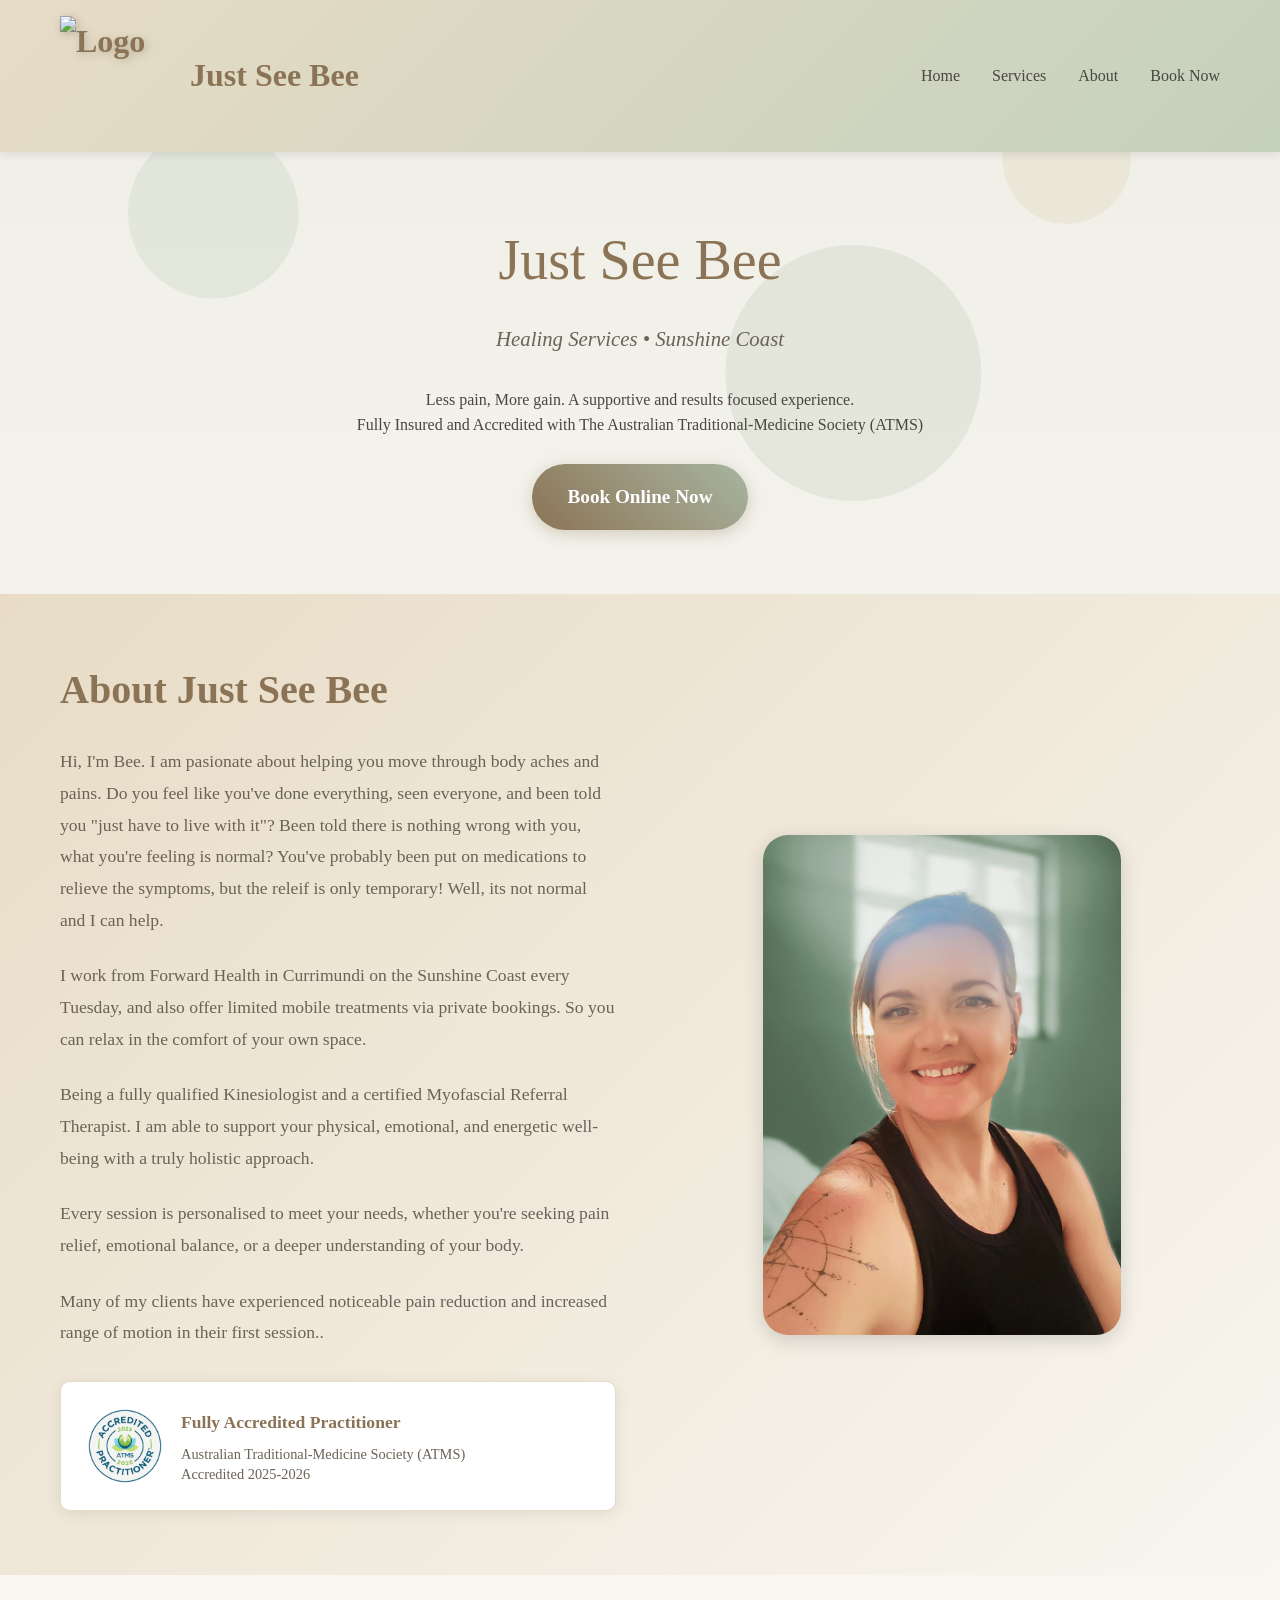
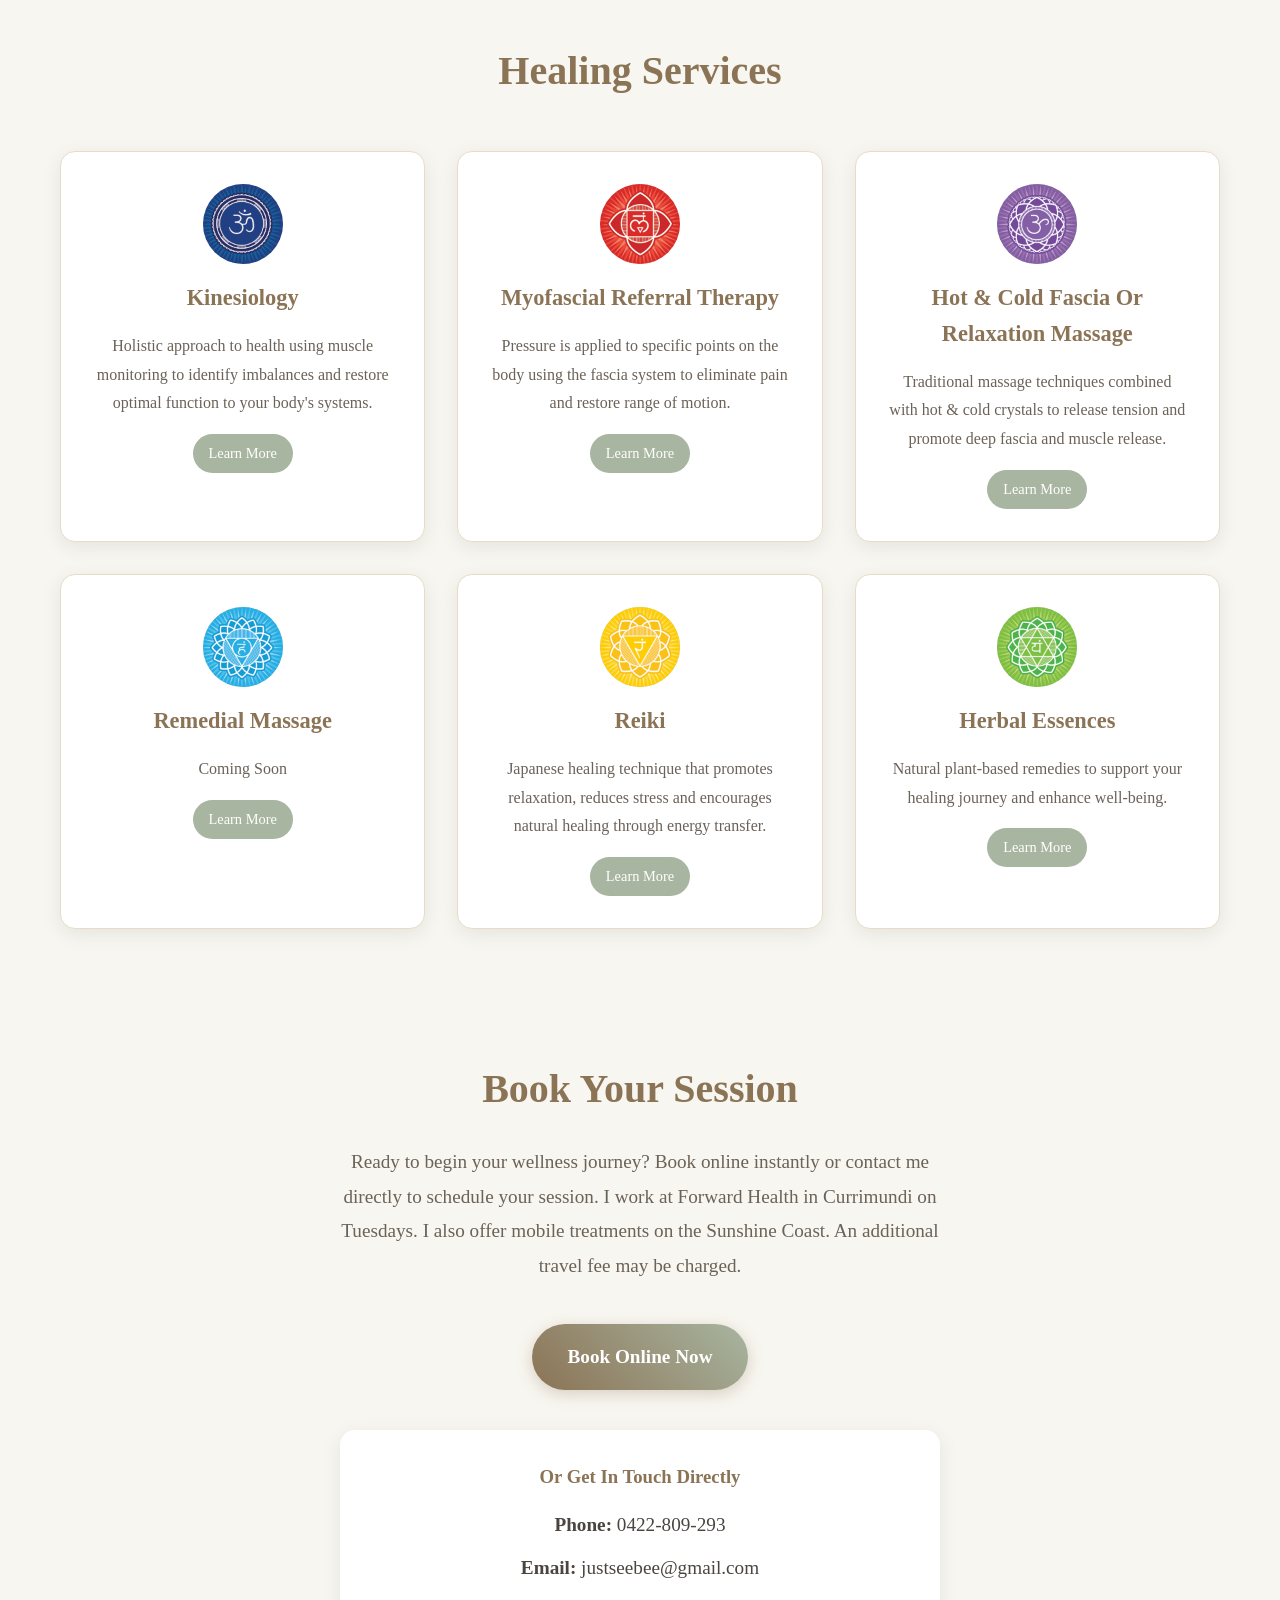
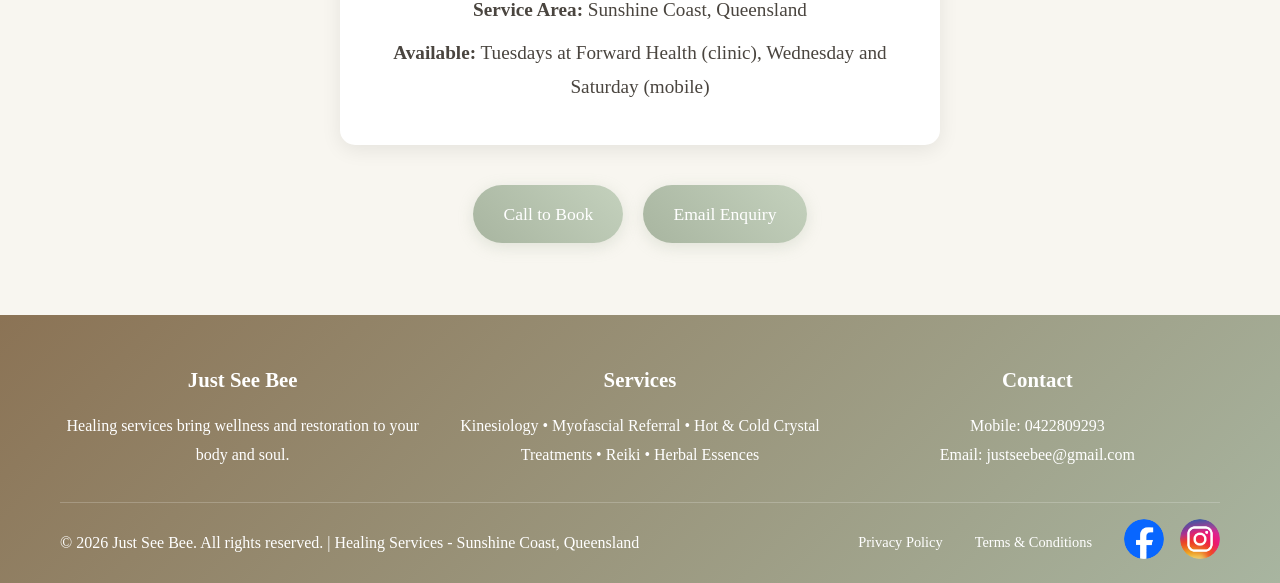
==== index.html @ ebab0a0c "Fix grammar and punctuation in About section" ====
<!DOCTYPE html>
<html lang="en">
<head>
    <meta charset="UTF-8">
    <meta name="viewport" content="width=device-width, initial-scale=1.0">
    <link rel="stylesheet" href="styles.css">
    <title>Just See Bee - Healing Services | Sunshine Coast</title>
    <link rel="icon" href="JSBGoogle.png" type="image/png">
    
    <!-- SEO TAGS -->
    <meta name="description" content="Just See Bee - Healing services on the Sunshine Coast. Kinesiology, Myofascial Referral, Hot/Cold Stone Treatments, Reiki, and Herbal Essences. Fully certified and insured. Call 0422809293">
    <meta name="keywords" content="kinesiology, hot stone, therapy, physio, chiropractor, healing, whelton method, joint, emotion, women's health, men's health, fascia, ligament, plantar fasciitis, pain, muscle, currimundi, mooloolaba, maroochydore, lower back pain, relief, relaxation, vibration, massage, reiki therapy, myofascial, healing services, beerwah, sunshine coast, queensland">
    <meta name="author" content="Just See Bee">
    <meta name="robots" content="index, follow">
    
    <!-- Local Business Schema -->
    <script type="application/ld+json">
    {
      "@context": "https://schema.org",
      "@type": "LocalBusiness",
      "name": "Just See Bee",
      "description": "Healing services on the Sunshine Coast",
      "telephone": "0422809293",
      "email": "justseebee@gmail.com",
      "address": {
        "@type": "PostalAddress",
        "addressLocality": "Sunshine Coast Hinterland",
        "addressRegion": "Queensland",
        "addressCountry": "Australia"
      },
      "url": "https://BeeNyss.github.io/Just-See-Bee",
      "sameAs": [
        "https://www.facebook.com/justseebeekinesiology",
        "https://www.instagram.com/justseebeekinesiology/"
      ],
      "serviceArea": {
        "@type": "GeoCircle",
        "geoMidpoint": {
          "@type": "GeoCoordinates",
          "latitude": "-26.7",
          "longitude": "153.0"
        },
        "geoRadius": "25000"
      }
    }
    </script>
    
    <!-- OPEN GRAPH META TAGS FOR SOCIAL SHARING -->
    <meta property="og:title" content="Just See Bee - Healing Services | Sunshine Coast">
    <meta property="og:description" content="Healing services | Sunshine Coast">
    <meta property="og:image" content="https://BeeNyss.github.io/Just-See-Bee/JSBlogosml.png">
    <meta property="og:url" content="https://BeeNyss.github.io/Just-See-Bee/">
    <meta property="og:type" content="website">
    <meta property="og:site_name" content="Just See Bee">
</head>
<body>
    <!-- Header -->
    <header>
        <nav class="container">
            <a href="index.html" class="logo">
                <img src="JSBlogosml.png" alt="Logo">
                Just See Bee
            </a>
            <ul class="nav-links">
                <li><a href="index.html">Home</a></li>
                <li><a href="index.html#services">Services</a></li>
                <li><a href="index.html#about">About</a></li>
                <li><a href="https://myappointments.app/portal/public/get-embeded-code?business_id=Mjg1MA==" target="_blank" class="nav-book-btn">Book Now</a></li>
            </ul>
            <button class="mobile-menu">☰</button>
        </nav>
    </header>

    <!-- Hero Section -->
    <section id="home" class="hero">
        <div class="container">
            <h1>Just See Bee</h1>
            <p class="subtitle">Healing Services • Sunshine Coast</p>
            <p>Less pain, More gain. A supportive and results focused experience.</p>
            <p>Fully Insured and Accredited with The Australian Traditional-Medicine Society (ATMS)</p>
            <br>
            <a class="btn-fill" style="background: linear-gradient(45deg, #8b7355, #a8b5a0); color:#fff; border-radius:100px; padding:18px 35px; text-decoration:none; font-weight:bold; font-size: 1.2rem; display: inline-block; transition: all 0.3s ease; box-shadow: 0 4px 15px rgba(139, 115, 85, 0.3);" href="https://myappointments.app/portal/public/get-embeded-code?business_id=Mjg1MA==" target="_blank">Book Online Now</a>
        </div>
    </section>
    
<!-- About Section -->
    <section id="about" class="about">
        <div class="container">
            <div class="about-content">
                <div class="about-text">
                    <h2>About Just See Bee</h2>
                    <p>Hi, I'm Bee. I am pasionate about helping you move through body aches and pains. Do you feel like you've done everything, seen everyone, and been told you "just have to live with it"? Been told there is nothing wrong with you, what you're feeling is normal? You've probably been put on medications to relieve the symptoms, but the releif is only temporary! Well, its not normal and I can help. 
                    <p>I work from Forward Health in Currimundi on the Sunshine Coast every Tuesday, and also offer limited mobile treatments via private bookings. So you can relax in the comfort of your own space.</p>
                    <p>Being a fully qualified Kinesiologist and a certified Myofascial Referral Therapist. I am able to support your physical, emotional, and energetic well-being with a truly holistic approach.</p>
                    <p>Every session is personalised to meet your needs, whether you're seeking pain relief, emotional balance, or a deeper understanding of your body.</p>         
                    <p>Many of my clients have experienced noticeable pain reduction and increased range of motion in their first session..</p>
                    <div class="credentials">
                        <img src="ATMSLogo.png" alt="ATMS Accredited Practitioner 2025-2026" onerror="this.style.display='none';">
                        <div class="credentials-text">
                            <h4>Fully Accredited Practitioner</h4>
                            <p>Australian Traditional-Medicine Society (ATMS)<br>
                            Accredited 2025-2026</p>
                        </div>
                    </div>
                </div>
                <div class="about-image">
                    <img src="Beeportrait.jpg" alt="Bee - Just See Bee Kinesiologist">
                </div>
            </div>
        </div>
    </section>
    
    <!-- Services Section -->
    <section id="services" class="services">
        <div class="container">
            <h2 class="section-title">Healing Services</h2>
            <div class="services-grid">
                <div class="service-card">
                    <div class="service-icon">
                        <img src="8thchakra.jpg" alt="Kinesiology">
                    </div>
                    <h3>Kinesiology</h3>
                    <p>Holistic approach to health using muscle monitoring to identify imbalances and restore optimal function to your body's systems.</p>
                    <a href="kinesiology.html" class="service-link">Learn More</a>                
                </div>
                <div class="service-card">
                    <div class="service-icon">
                        <img src="Base.jpg" alt="Myofascial Release">
                    </div>
                    <h3>Myofascial Referral Therapy</h3>
                    <p>Pressure is applied to specific points on the body using the fascia system to eliminate pain and restore range of motion.</p>
                    <a href="myofascial.html" class="service-link">Learn More</a>                
                </div>
                <div class="service-card">
                    <div class="service-icon">
                        <img src="Crown.jpg" alt="Indian Head Massage">
                    </div>
                    <h3>Hot & Cold Fascia Or Relaxation Massage</h3>
                    <p>Traditional massage techniques combined with hot & cold crystals to release tension and promote deep fascia and muscle release.</p>
                    <a href="massage.html" class="service-link">Learn More</a>                
                </div>
                <div class="service-card">
                    <div class="service-icon">
                        <img src="brow.jpg" alt="Reiki">
                    </div>
                    <h3>Remedial Massage</h3>
                    <p>Coming Soon</p>
                    <a href="Remedial.html" class="service-link">Learn More</a>                
                </div>
                <div class="service-card">
                    <div class="service-icon">
                        <img src="SolarPlexus.jpg" alt="Remedial Massage">
                    </div>
                    <h3>Reiki</h3>
                    <p>Japanese healing technique that promotes relaxation, reduces stress and encourages natural healing through energy transfer.</p>
                    <a href="reiki.html" class="service-link">Learn More</a>                
                </div>
                <div class="service-card">
                    <div class="service-icon">
                        <img src="Heart.jpg" alt="Sound Therapy">
                    </div>
                    <h3>Herbal Essences</h3>
                    <p>Natural plant-based remedies to support your healing journey and enhance well-being.</p>
                    <a href="herbal.html" class="service-link">Learn More</a>                         
                </div>
            </div>
        </div>
    </section>

    <!-- Booking Section -->
    <section id="booking" class="booking">
        <div class="container">
            <div class="booking-content">
                <h2>Book Your Session</h2>
                <p>Ready to begin your wellness journey? Book online instantly or contact me directly to schedule your session. I work at Forward Health in Currimundi on Tuesdays. I also offer mobile treatments on the Sunshine Coast. An additional travel fee may be charged.</p>
                
                <div class="booking-buttons">
                    <a class="btn-fill" style="background: linear-gradient(45deg, #8b7355, #a8b5a0); color:#fff; border-radius:100px; padding:18px 35px; text-decoration:none; font-weight:bold; font-size: 1.2rem; display: inline-block; transition: all 0.3s ease; box-shadow: 0 4px 15px rgba(139, 115, 85, 0.3); margin: 0.5rem;" href="https://myappointments.app/portal/public/get-embeded-code?business_id=Mjg1MA==" target="_blank">Book Online Now</a>
                </div>
                
                <div class="contact-info">
                    <h3>Or Get In Touch Directly</h3>
                    <p><strong>Phone:</strong> 0422-809-293</p>
                    <p><strong>Email:</strong> justseebee@gmail.com</p>
                    <p><strong>Service Area:</strong> Sunshine Coast, Queensland</p>
                    <p><strong>Available:</strong> Tuesdays at Forward Health (clinic), Wednesday and Saturday (mobile)</p>
                </div>

                <a href="tel:+61422809293" class="cta-button">Call to Book</a>
                <a href="mailto:justseebee@gmail.com" class="cta-button">Email Enquiry</a>
            </div>
        </div>
    </section>
    
    <!-- Footer -->
    <footer>
        <div class="container">
            <div class="footer-content">
                <div class="footer-section">
                    <h3>Just See Bee</h3>
                    <p>Healing services bring wellness and restoration to your body and soul.</p>
                </div>
                <div class="footer-section">
                    <h3>Services</h3>
                    <p>Kinesiology • Myofascial Referral • Hot & Cold Crystal Treatments • Reiki • Herbal Essences</p>
                </div>
                <div class="footer-section">
                    <h3>Contact</h3>
                    <p>Mobile: 0422809293<br>
                    Email: justseebee@gmail.com</p>
                </div>
            </div>
            <div class="footer-bottom">
                <p>&copy; 2026 Just See Bee. All rights reserved. | Healing Services - Sunshine Coast, Queensland</p>
                <div style="display: flex; gap: 2rem; align-items: center; flex-wrap: wrap; justify-content: center;">
                    <a href="privacy-policy.html" style="color: white; text-decoration: none; font-size: 0.9rem;" onmouseover="this.style.color='#e8dcc6'" onmouseout="this.style.color='white'">Privacy Policy</a>
                    <a href="terms-and-conditions.html" style="color: white; text-decoration: none; font-size: 0.9rem;" onmouseover="this.style.color='#e8dcc6'" onmouseout="this.style.color='white'">Terms &amp; Conditions</a>
                    <div style="display: flex; gap: 1rem;">
                        <a href="https://www.facebook.com/justseebeekinesiology" target="_blank" style="display: inline-block; text-decoration: none;">
                            <img src="FBLogo.png" alt="Facebook" style="width: 40px; height: 40px; border-radius: 50%;" onerror="this.outerHTML='<span style=\'color:white;font-size:14px\'>FB</span>';">
                        </a>
                        <a href="https://www.instagram.com/justseebeekinesiology/" target="_blank" style="display: inline-block; text-decoration: none;">
                            <img src="IGLogo.png" alt="Instagram" style="width: 40px; height: 40px; border-radius: 50%;" onerror="this.outerHTML='<span style=\'color:white;font-size:14px\'>IG</span>';">
                        </a>
                    </div>
                </div>
            </div>
        </div>
    </footer>

    <script>
    // Smooth scrolling
    document.querySelectorAll('a[href^="#"]').forEach(anchor => {
        anchor.addEventListener('click', function (e) {
            e.preventDefault();
            const target = document.querySelector(this.getAttribute('href'));
            if (target) target.scrollIntoView({ behavior: 'smooth' });
        });
    });

    // Mobile menu
    const mobileMenu = document.querySelector('.mobile-menu');
const navLinks = document.querySelector('.nav-links');
if (mobileMenu && navLinks) {
    mobileMenu.addEventListener('click', (e) => {
        e.stopPropagation();
        const isOpen = navLinks.style.display === 'flex';
        navLinks.style.display = isOpen ? 'none' : 'flex';
        navLinks.style.flexDirection = 'column';
    });

    document.addEventListener('click', () => {
        navLinks.style.display = 'none';
    });
}

    // Fade-in for service cards
const observer = new IntersectionObserver((entries) => {
    entries.forEach(entry => {
        if (entry.isIntersecting) {
            entry.target.style.opacity = '1';
            entry.target.style.transform = 'translateY(0)';
        }
    });
}, { threshold: 0.1 });

window.addEventListener('DOMContentLoaded', function() {
    document.querySelectorAll('.service-card').forEach(card => {
        card.style.opacity = '0';
        card.style.transition = 'opacity 0.6s ease';
        observer.observe(card);
    });
});
    </script>
</body>
</html>
---- styles.css ----
* {
    margin: 0;
    padding: 0;
    box-sizing: border-box;
}

:root {
    --cream: #f8f6f0;
    --soft-beige: #e8dcc6;
    --warm-beige: #d4c4a8;
    --sage-green: #a8b5a0;
    --soft-green: #c4d1bd;
    --earth-brown: #8b7355;
    --text-dark: #4a453f;
    --text-light: #6b6258;
}

html {
    scroll-behavior: smooth;
}

body {
    font-family: 'Georgia', serif;
    line-height: 1.6;
    color: var(--text-dark);
    background-color: var(--cream);
}

.container {
    max-width: 1200px;
    margin: 0 auto;
    padding: 0 20px;
}

/* ── Header ── */
header {
    background: linear-gradient(135deg, var(--soft-beige), var(--soft-green));
    padding: 1rem 0;
    box-shadow: 0 2px 10px rgba(0,0,0,0.1);
    position: sticky;
    top: 0;
    z-index: 100;
}

nav {
    display: flex;
    justify-content: space-between;
    align-items: center;
}

.logo {
    font-size: 2rem;
    font-weight: bold;
    color: var(--earth-brown);
    text-decoration: none;
    display: flex;
    align-items: center;
    gap: 10px;
}

.logo img {
    height: 120px;
    width: 120px;
    filter: drop-shadow(2px 2px 4px rgba(0,0,0,0.2));
}

.nav-links {
    display: flex;
    list-style: none;
    gap: 2rem;
}

.nav-links a {
    text-decoration: none;
    color: var(--text-dark);
    font-weight: 500;
    transition: color 0.3s ease;
}

.nav-links a:hover {
    color: var(--sage-green);
}

.mobile-menu {
    display: none;
    background: none;
    border: none;
    font-size: 1.5rem;
    color: var(--earth-brown);
    cursor: pointer;
}

.back-link {
    background: var(--sage-green);
    color: white;
    padding: 8px 16px;
    border-radius: 20px;
    text-decoration: none;
    font-size: 0.9rem;
    transition: all 0.3s ease;
}

.back-link:hover {
    background: var(--earth-brown);
    transform: translateY(-2px);
}

/* ── Hero (index) ── */
.hero {
    background: linear-gradient(rgba(168, 181, 160, 0.1), rgba(196, 209, 189, 0.1)), url('data:image/svg+xml,<svg xmlns="http://www.w3.org/2000/svg" viewBox="0 0 1200 600"><rect fill="%23f8f6f0" width="1200" height="600"/><circle fill="%23c4d1bd" opacity="0.3" cx="200" cy="150" r="80"/><circle fill="%23a8b5a0" opacity="0.2" cx="800" cy="300" r="120"/><circle fill="%23e8dcc6" opacity="0.4" cx="1000" cy="100" r="60"/></svg>');
    padding: 4rem 0;
    text-align: center;
    background-size: cover;
    background-position: center;
}

.hero h1 {
    font-size: 3.5rem;
    margin-bottom: 1rem;
    color: var(--earth-brown);
    font-weight: normal;
}

.hero .subtitle {
    font-size: 1.3rem;
    margin-bottom: 2rem;
    color: var(--text-light);
    font-style: italic;
}

/* ── Service Hero (inner pages) ── */
.service-hero {
    background: linear-gradient(135deg, var(--soft-green), var(--cream));
    padding: 3rem 0;
    text-align: center;
}

.service-hero h1 {
    font-size: 3rem;
    color: var(--earth-brown);
    margin-bottom: 1rem;
}

.service-hero .subtitle {
    font-size: 1.3rem;
    color: var(--text-light);
    font-style: italic;
}

/* ── Buttons ── */
.cta-button {
    display: inline-block;
    background: linear-gradient(45deg, var(--sage-green), var(--soft-green));
    color: white;
    padding: 15px 30px;
    text-decoration: none;
    border-radius: 30px;
    font-size: 1.1rem;
    font-weight: 500;
    transition: all 0.3s ease;
    box-shadow: 0 4px 15px rgba(168, 181, 160, 0.3);
    margin: 0.5rem;
}

.cta-button:hover {
    transform: translateY(-2px);
    box-shadow: 0 6px 20px rgba(168, 181, 160, 0.4);
}

.cta-button.primary {
    background: linear-gradient(45deg, var(--earth-brown), var(--sage-green));
    font-size: 1.2rem;
    padding: 18px 35px;
}

/* ── Services Section ── */
.services {
    padding: 4rem 0;
    background-color: var(--cream);
}

.section-title {
    text-align: center;
    font-size: 2.5rem;
    margin-bottom: 3rem;
    color: var(--earth-brown);
}

.services-grid {
    display: grid;
    grid-template-columns: repeat(auto-fit, minmax(300px, 1fr));
    gap: 2rem;
    margin-top: 2rem;
}

.service-card {
    background: white;
    padding: 2rem;
    border-radius: 15px;
    text-align: center;
    box-shadow: 0 5px 20px rgba(0,0,0,0.08);
    transition: transform 0.3s ease;
    border: 1px solid var(--soft-beige);
}

.service-card:hover {
    transform: translateY(-5px);
}

.service-icon {
    width: 80px;
    height: 80px;
    background: var(--soft-green);
    border-radius: 50%;
    margin: 0 auto 1rem;
    display: flex;
    align-items: center;
    justify-content: center;
    font-size: 2rem;
    overflow: hidden;
}

.service-icon img {
    width: 100px;
    height: 100px;
    object-fit: cover;
    border-radius: 50%;
    max-width: 100px;
    max-height: 100px;
}

.service-card h3 {
    font-size: 1.4rem;
    margin-bottom: 1rem;
    color: var(--earth-brown);
}

.service-card p {
    color: var(--text-light);
    line-height: 1.8;
}

.service-link {
    display: inline-block;
    background: var(--sage-green);
    color: white;
    padding: 8px 16px;
    text-decoration: none;
    border-radius: 20px;
    font-size: 0.9rem;
    font-weight: 500;
    margin-top: 1rem;
    transition: all 0.3s ease;
}

.service-link:hover {
    background: var(--earth-brown);
    transform: translateY(-2px);
}

/* ── Service Content (inner pages) ── */
.service-content {
    padding: 4rem 0;
}

.content-grid {
    display: grid;
    grid-template-columns: 2fr 1fr;
    gap: 3rem;
    margin-bottom: 3rem;
}

.service-details h2 {
    color: var(--earth-brown);
    font-size: 2rem;
    margin-bottom: 1.5rem;
}

.service-details p {
    font-size: 1.1rem;
    color: var(--text-light);
    margin-bottom: 1.5rem;
    line-height: 1.8;
}

.service-image {
    border-radius: 15px;
    display: flex;
    align-items: center;
    justify-content: center;
    overflow: hidden;
}

.service-image img {
    width: 100%;
    height: 100%;
    object-fit: contain;
    border-radius: 15px;
}

/* ── Info Cards ── */
.info-cards {
    display: grid;
    grid-template-columns: repeat(auto-fit, minmax(250px, 1fr));
    gap: 2rem;
    margin: 3rem 0;
}

.info-card {
    background: white;
    padding: 2rem;
    border-radius: 15px;
    box-shadow: 0 5px 20px rgba(0,0,0,0.08);
    border: 1px solid var(--soft-beige);
    text-align: center;
}

.info-card h3 {
    color: var(--earth-brown);
    font-size: 1.3rem;
    margin-bottom: 1rem;
}

.info-card .highlight {
    font-size: 2rem;
    font-weight: bold;
    color: var(--sage-green);
    display: block;
    margin-bottom: 0.5rem;
}

.info-card p {
    color: var(--text-light);
    line-height: 1.6;
}

/* ── About Section ── */
.about {
    padding: 4rem 0;
    background: linear-gradient(135deg, var(--soft-beige), var(--cream));
}

.about-content {
    display: grid;
    grid-template-columns: 1fr 1fr;
    gap: 3rem;
    align-items: center;
}

.about-text h2 {
    font-size: 2.5rem;
    margin-bottom: 1.5rem;
    color: var(--earth-brown);
}

.about-text p {
    font-size: 1.1rem;
    color: var(--text-light);
    margin-bottom: 1.5rem;
    line-height: 1.8;
}

.about-image {
    width: 100%;
    height: 500px;
    background: transparent;
    overflow: visible;
    padding: 20px;
    display: flex;
    align-items: center;
    justify-content: center;
    text-align: center;
}

.about-image img {
    width: auto;
    height: auto;
    max-width: 100%;
    max-height: 500px;
    object-fit: contain;
    border-radius: 25px;
    box-shadow: 0 5px 20px rgba(0,0,0,0.15);
}

.credentials {
    display: flex;
    align-items: center;
    gap: 1rem;
    margin-top: 2rem;
    padding: 1.5rem;
    background: white;
    border-radius: 10px;
    box-shadow: 0 3px 15px rgba(0,0,0,0.08);
    border: 1px solid var(--soft-beige);
}

.credentials img {
    width: 80px;
    height: 80px;
    object-fit: contain;
}

.credentials-text h4 {
    color: var(--earth-brown);
    font-size: 1.1rem;
    margin-bottom: 0.5rem;
}

.credentials-text p {
    color: var(--text-light);
    font-size: 0.9rem;
    margin: 0;
    line-height: 1.4;
}

/* ── What to Expect ── */
.expect-section {
    background: linear-gradient(135deg, var(--soft-beige), var(--cream));
    padding: 3rem 0;
    margin: 3rem 0 0 0;
    border-radius: 20px;
}

.expect-content {
    text-align: center;
    max-width: 800px;
    margin: 0 auto;
}

.expect-section h2 {
    color: var(--earth-brown);
    font-size: 2.2rem;
    margin-bottom: 2rem;
}

.expect-steps {
    display: grid;
    grid-template-columns: repeat(auto-fit, minmax(200px, 1fr));
    gap: 2rem;
    margin-top: 2rem;
}

.step {
    background: white;
    padding: 1.5rem;
    border-radius: 10px;
    box-shadow: 0 3px 15px rgba(0,0,0,0.05);
}

.step-number {
    background: var(--sage-green);
    color: white;
    width: 30px;
    height: 30px;
    border-radius: 50%;
    display: flex;
    align-items: center;
    justify-content: center;
    margin: 0 auto 1rem;
    font-weight: bold;
}

.step h4 {
    color: var(--earth-brown);
    margin-bottom: 0.5rem;
}

.step p {
    color: var(--text-light);
    font-size: 0.95rem;
}

/* ── CTA Section ── */
.cta-section {
    background: var(--sage-green);
    color: white;
    padding: 3rem 0;
    text-align: center;
    border-radius: 15px;
    margin: 3rem 0 0 0;
}

.cta-section h2 {
    font-size: 2.2rem;
    margin-bottom: 1rem;
}

.cta-section p {
    font-size: 1.2rem;
    margin-bottom: 2rem;
    opacity: 0.9;
}

.cta-section .cta-button {
    background: white;
    color: var(--sage-green);
    font-weight: bold;
}

/* ── Booking Section ── */
.booking {
    padding: 4rem 0;
    background-color: var(--cream);
    text-align: center;
}

.booking-content {
    max-width: 600px;
    margin: 0 auto;
}

.booking h2 {
    font-size: 2.5rem;
    margin-bottom: 1.5rem;
    color: var(--earth-brown);
}

.booking p {
    font-size: 1.2rem;
    color: var(--text-light);
    margin-bottom: 2rem;
    line-height: 1.8;
}

.booking-buttons {
    margin: 2rem 0;
}

.contact-info {
    background: white;
    padding: 2rem;
    border-radius: 15px;
    margin: 2rem 0;
    box-shadow: 0 5px 20px rgba(0,0,0,0.08);
}

.contact-info h3 {
    color: var(--earth-brown);
    margin-bottom: 1rem;
}

.contact-info p {
    margin-bottom: 0.5rem;
    color: var(--text-dark);
}

/* ── Footer ── */
footer {
    background: linear-gradient(135deg, var(--earth-brown), var(--sage-green));
    color: white;
    padding: 3rem 0 1rem;
    text-align: center;
}

.footer-content {
    display: grid;
    grid-template-columns: repeat(auto-fit, minmax(250px, 1fr));
    gap: 2rem;
    margin-bottom: 2rem;
}

.footer-section h3 {
    margin-bottom: 1rem;
    font-size: 1.3rem;
}

.footer-section p {
    line-height: 1.8;
}

.footer-bottom {
    border-top: 1px solid rgba(255,255,255,0.2);
    padding-top: 1rem;
    margin-top: 2rem;
    display: flex;
    justify-content: space-between;
    align-items: center;
    flex-wrap: wrap;
    gap: 1rem;
}

.footer-social {
    display: flex;
    gap: 1rem;
}

.footer-social-link {
    display: flex;
    align-items: center;
    justify-content: center;
    width: 40px;
    height: 40px;
    background: rgba(255,255,255,0.2);
    border-radius: 50%;
    text-decoration: none;
    color: white;
    font-size: 1.2rem;
    transition: all 0.3s ease;
}

.footer-social-link img {
    width: 24px;
    height: 24px;
    border-radius: 50%;
    object-fit: cover;
    display: block;
}

.footer-social-link:hover {
    background: rgba(255,255,255,0.3);
    transform: translateY(-2px);
}

/* ══════════════════════════════════════
   MOBILE — single clean block
   ══════════════════════════════════════ */
@media (max-width: 768px) {

    header {
        position: relative;
    }

    .logo img {
        height: 70px;
        width: 70px;
    }

    .logo {
        font-size: 1.3rem;
    }

    .mobile-menu {
        display: block;
    }

    .nav-links {
        display: none;
        position: absolute;
        top: 100%;
        left: 0;
        right: 0;
        background: linear-gradient(135deg, var(--soft-beige), var(--soft-green));
        flex-direction: column;
        padding: 0;
        box-shadow: 0 4px 10px rgba(0,0,0,0.1);
        z-index: 999;
        gap: 0;
    }

    .nav-links li {
        width: 100%;
        text-align: center;
        padding: 0.75rem 1rem;
        border-bottom: 1px solid rgba(0,0,0,0.05);
    }

    .nav-links a {
        color: var(--text-dark);
        text-decoration: none;
        font-weight: 500;
    }

    .hero h1 {
        font-size: 2rem;
    }

    .hero .subtitle {
        font-size: 1rem;
    }

    .service-hero h1 {
        font-size: 2rem;
    }

    .about-content,
    .content-grid {
        grid-template-columns: 1fr;
    }

    .about-image {
        height: auto;
    }

    .services-grid {
        grid-template-columns: 1fr;
    }

    .expect-steps {
        grid-template-columns: 1fr;
    }

    .section-title {
        font-size: 2rem;
    }

    .booking-buttons {
        display: flex;
        flex-direction: column;
        gap: 1rem;
        align-items: center;
    }

    .cta-section {
        padding: 2rem 1rem;
        margin: 3rem 0 0 0;
    }

    .cta-section .cta-button {
        display: block;
        margin: 0.5rem auto;
        max-width: 220px;
    }

    .credentials {
        flex-direction: column;
        text-align: center;
        gap: 0.5rem;
        padding: 1rem;
    }

    .credentials img {
        width: 60px;
        height: 60px;
    }

    .footer-bottom {
        flex-direction: column;
        text-align: center;
        gap: 1rem;
    }

    .footer-bottom > div {
        flex-wrap: wrap;
        justify-content: center;
        gap: 0.75rem;
    }
}
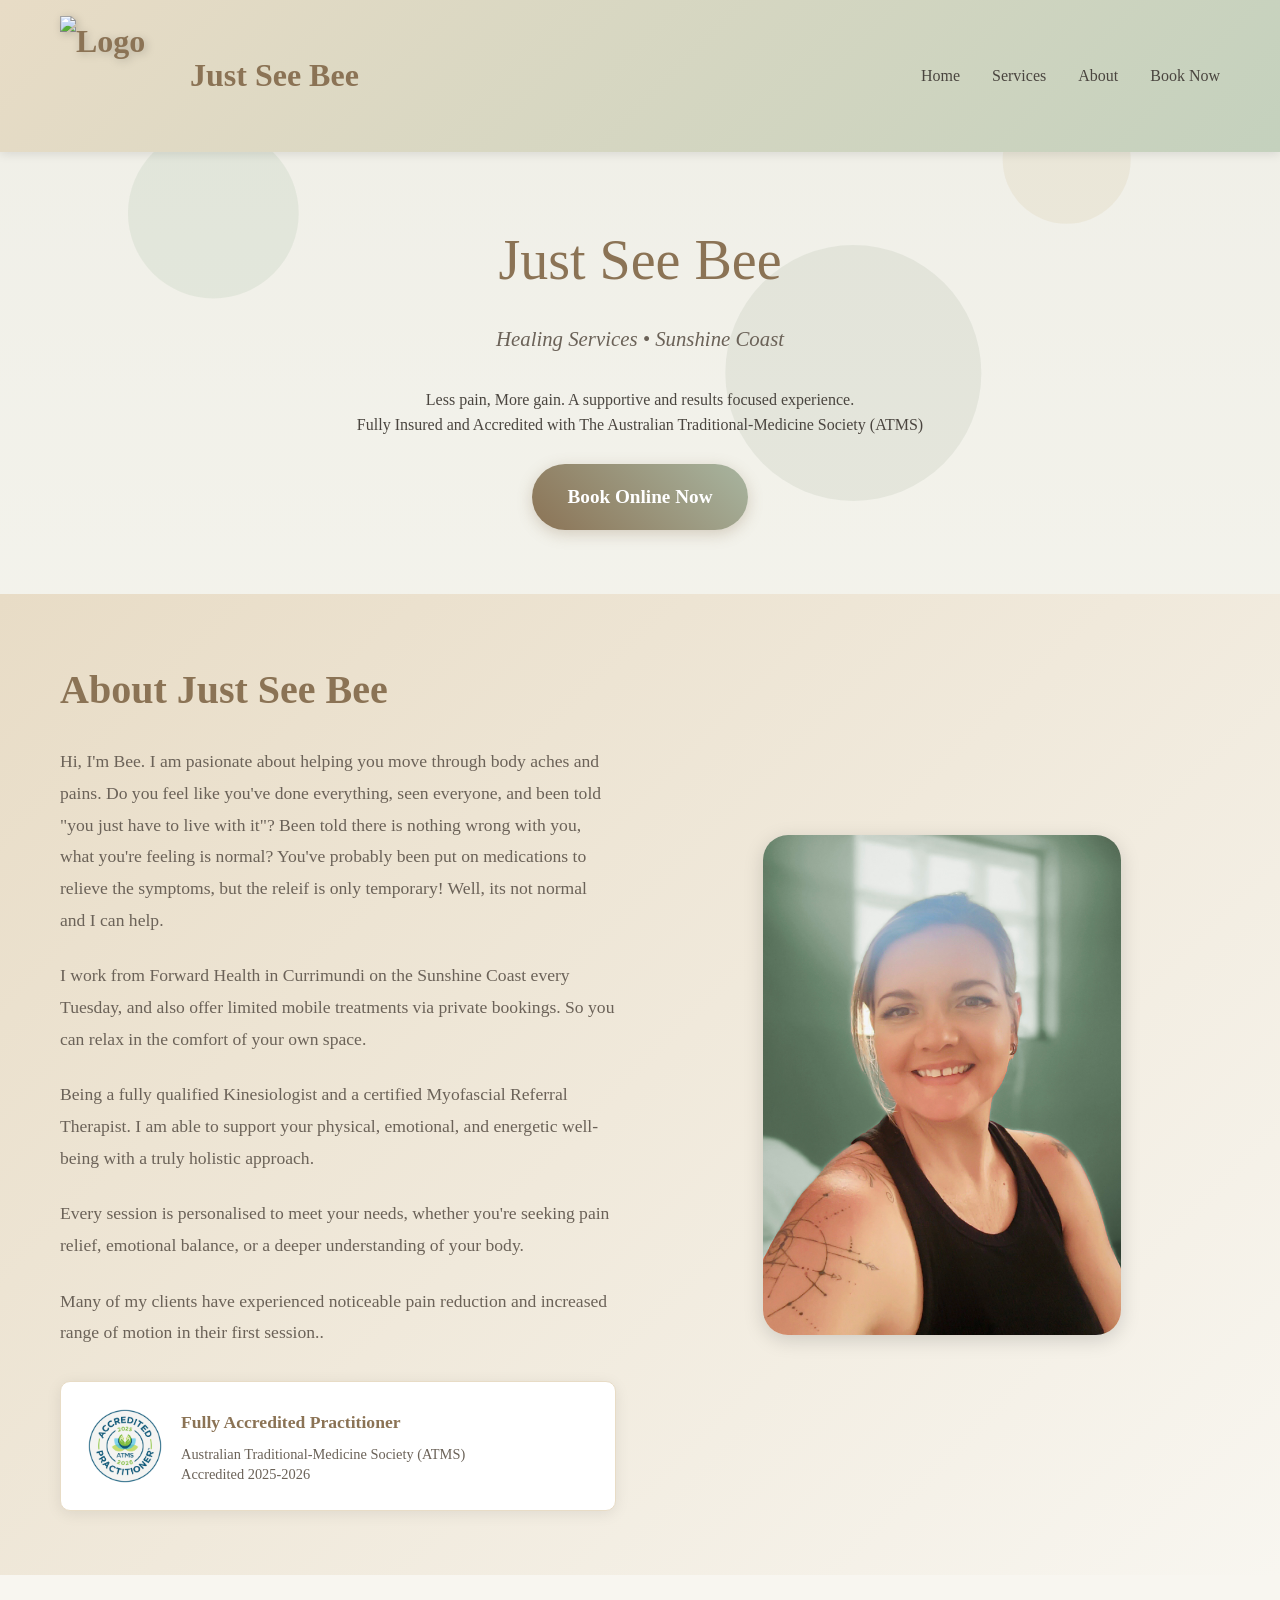
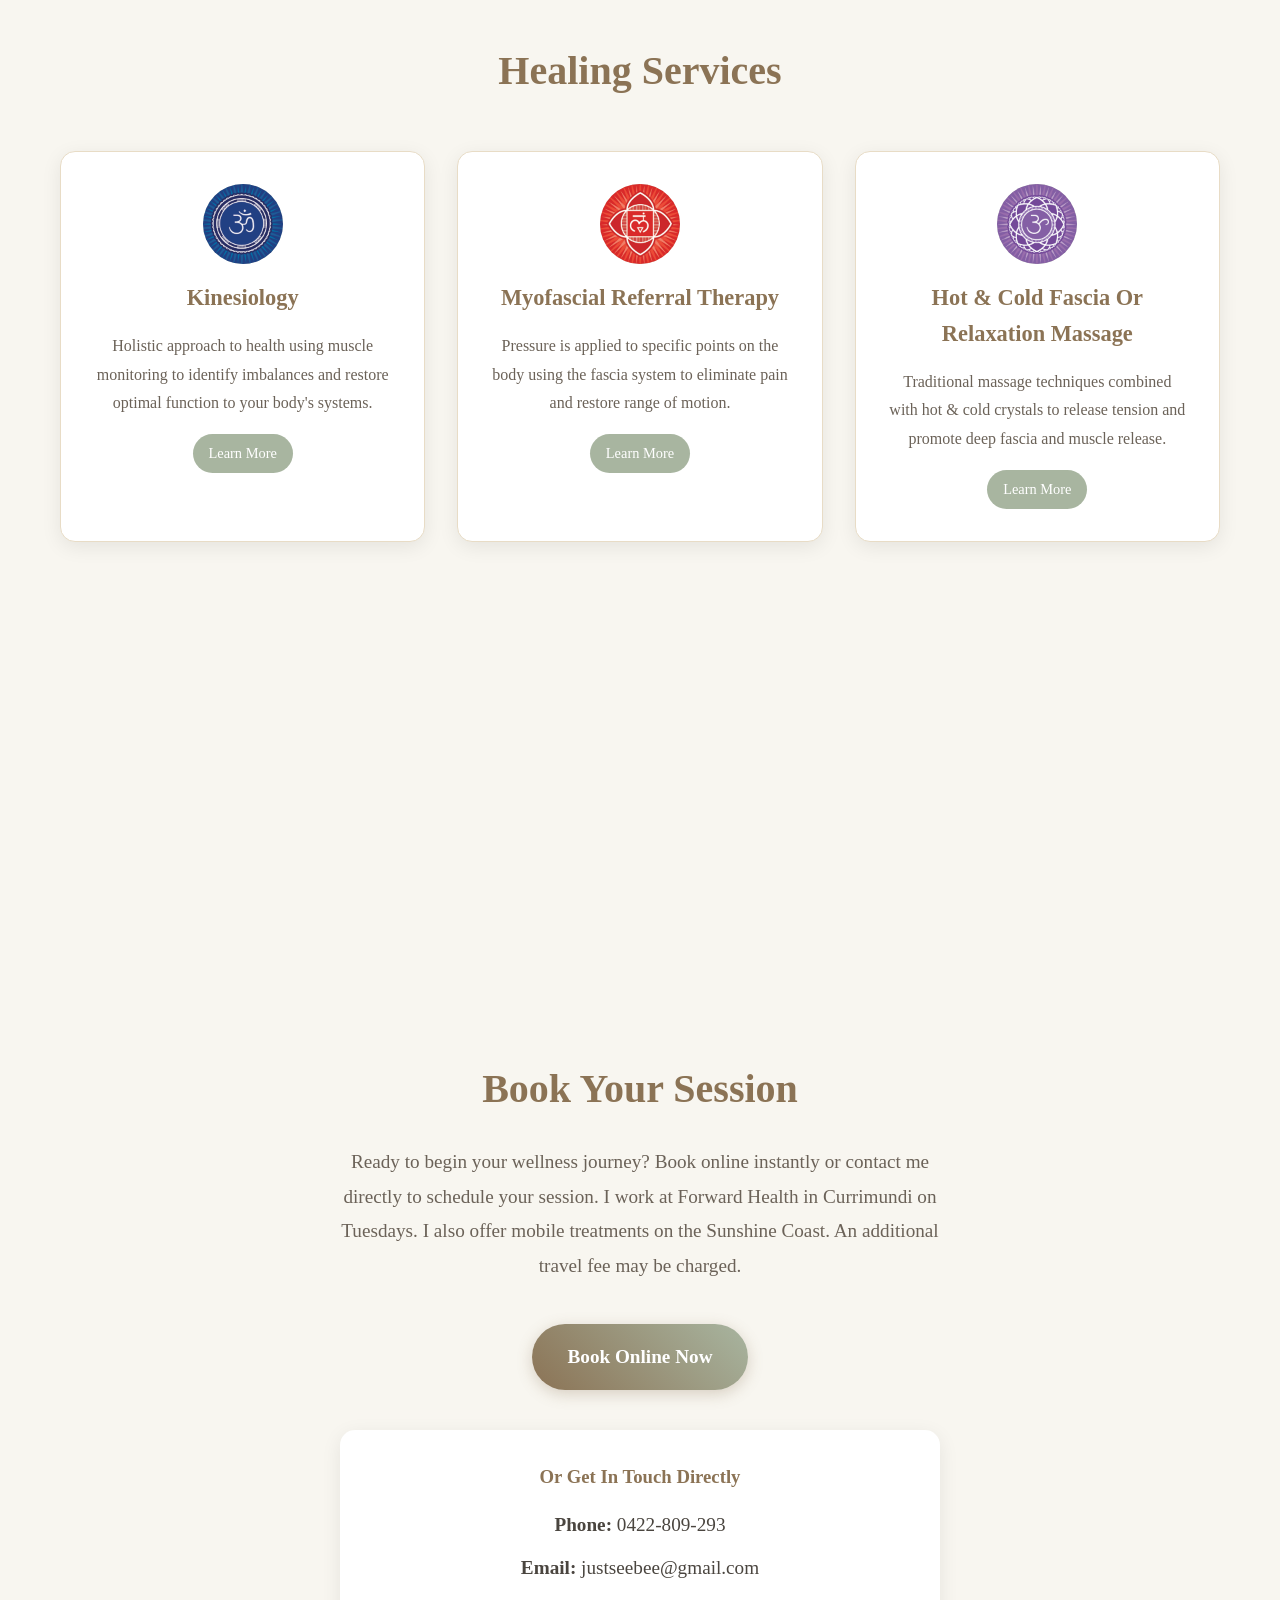
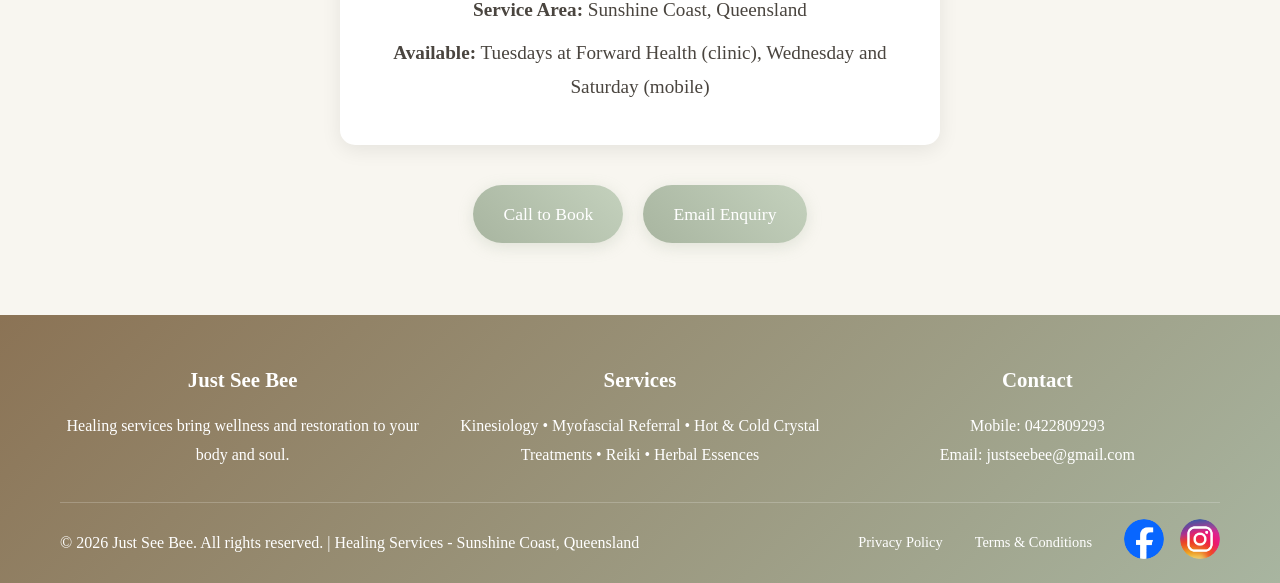
==== commit 8d61e9f2: "Update index.html" ====
--- a/index.html
+++ b/index.html
@@ -89,7 +89,7 @@
             <div class="about-content">
                 <div class="about-text">
                     <h2>About Just See Bee</h2>
-                    <p>Hi, I'm Bee. I am pasionate about helping you move through body aches and pains. Do you feel like you've done everything, seen everyone, and been told you "just have to live with it"? Been told there is nothing wrong with you, what you're feeling is normal? You've probably been put on medications to relieve the symptoms, but the releif is only temporary! Well, its not normal and I can help. 
+                    <p>Hi, I'm Bee. I am pasionate about helping you move through body aches and pains. Do you feel like you've done everything, seen everyone, and been told "you just have to live with it"? Been told there is nothing wrong with you, what you're feeling is normal? You've probably been put on medications to relieve the symptoms, but the releif is only temporary! Well, its not normal and I can help. 
                     <p>I work from Forward Health in Currimundi on the Sunshine Coast every Tuesday, and also offer limited mobile treatments via private bookings. So you can relax in the comfort of your own space.</p>
                     <p>Being a fully qualified Kinesiologist and a certified Myofascial Referral Therapist. I am able to support your physical, emotional, and energetic well-being with a truly holistic approach.</p>
                     <p>Every session is personalised to meet your needs, whether you're seeking pain relief, emotional balance, or a deeper understanding of your body.</p>         
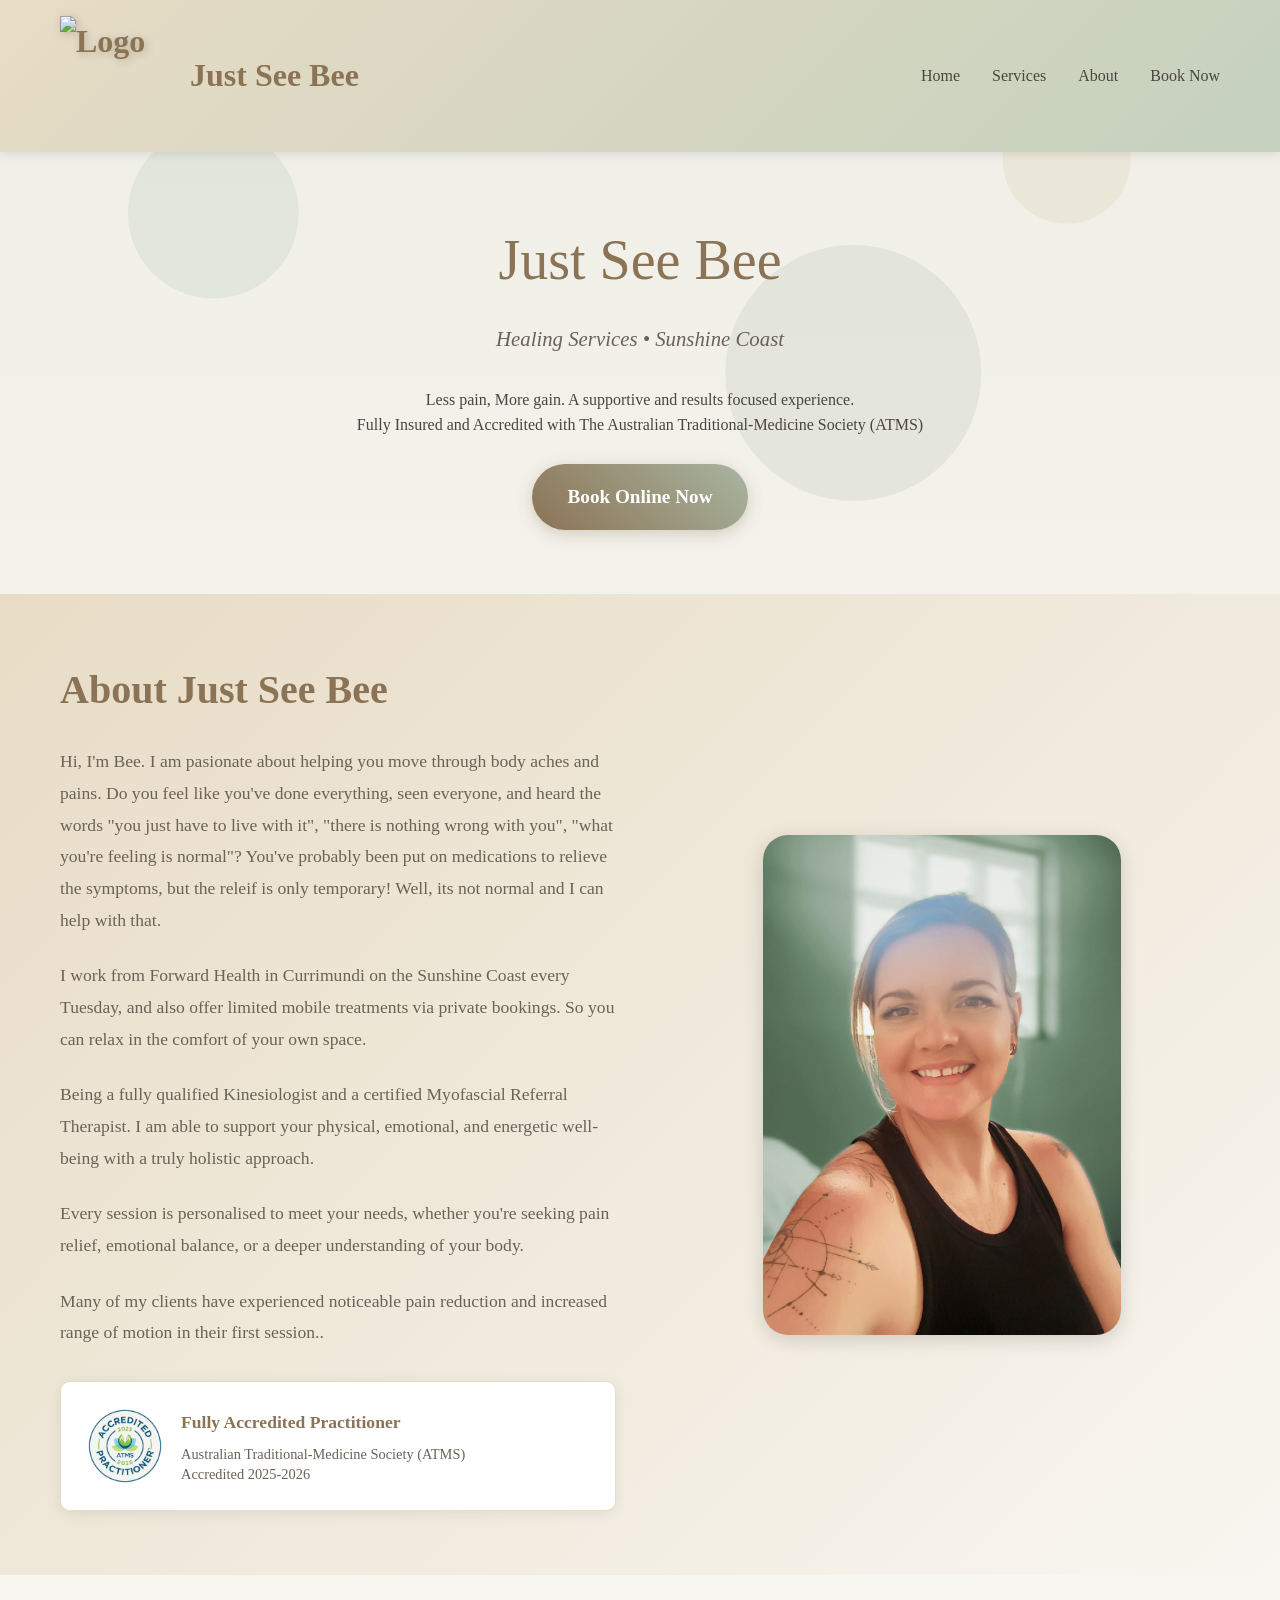
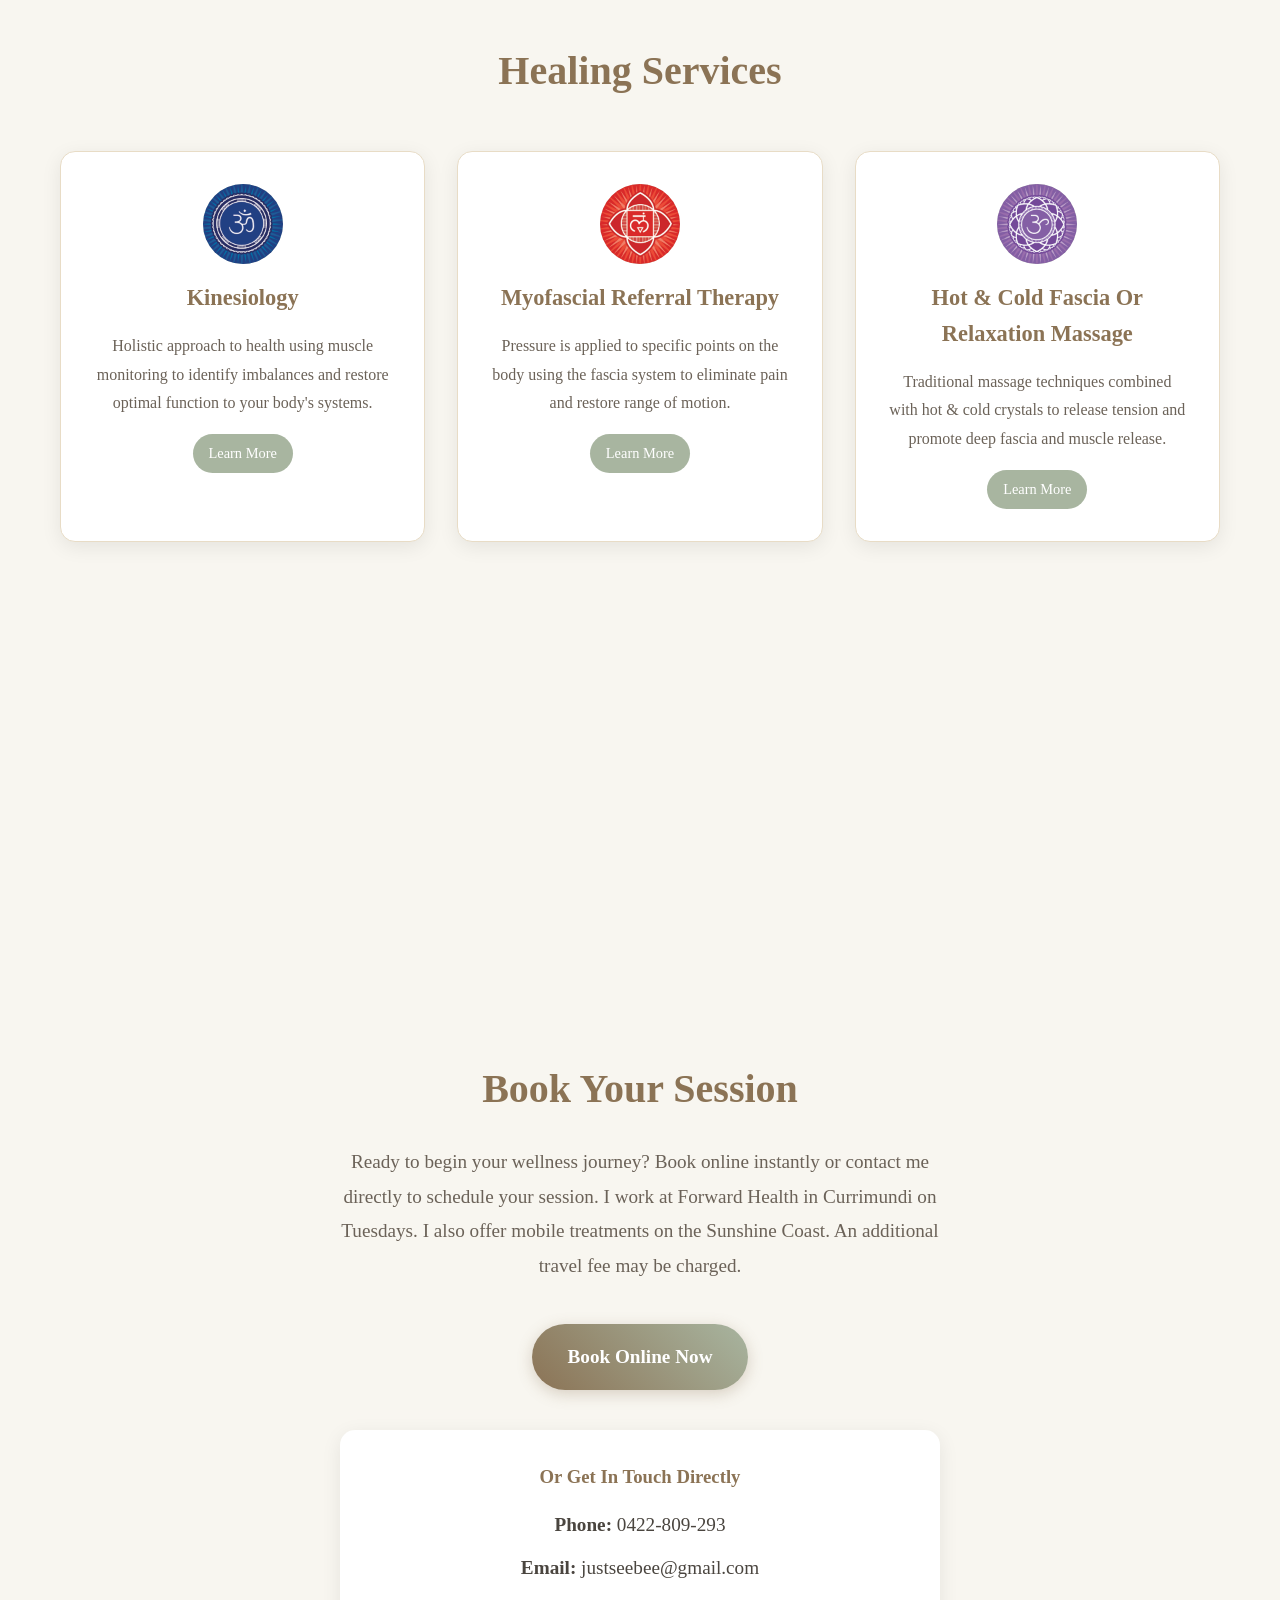
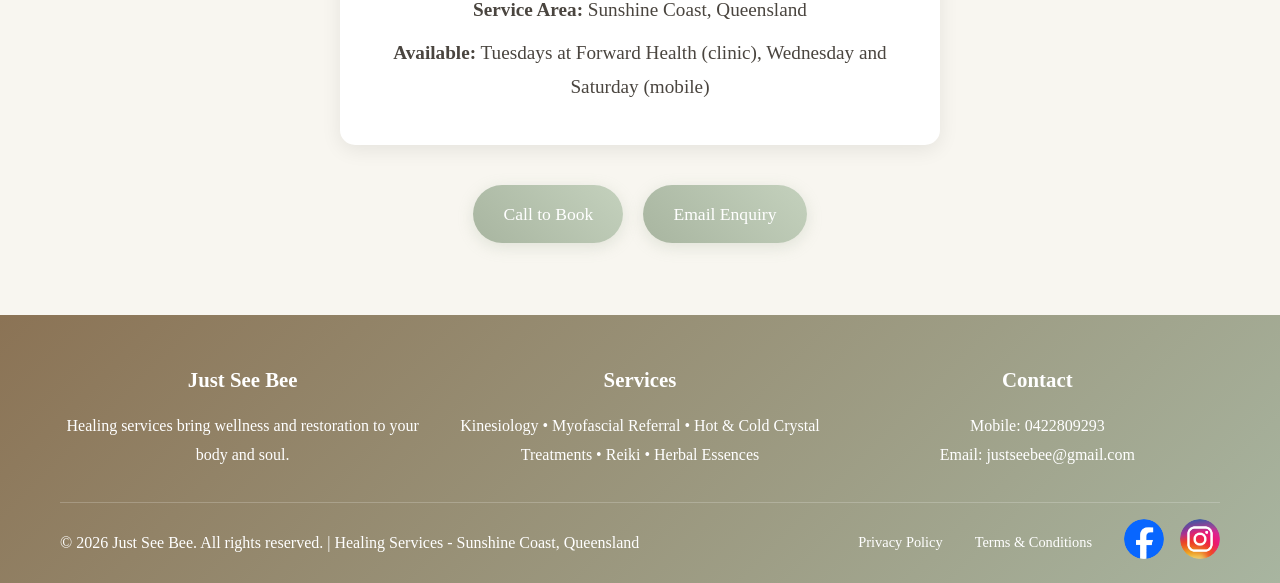
==== commit 062a815c: "Update index.html" ====
--- a/index.html
+++ b/index.html
@@ -89,7 +89,7 @@
             <div class="about-content">
                 <div class="about-text">
                     <h2>About Just See Bee</h2>
-                    <p>Hi, I'm Bee. I am pasionate about helping you move through body aches and pains. Do you feel like you've done everything, seen everyone, and been told "you just have to live with it"? Been told there is nothing wrong with you, what you're feeling is normal? You've probably been put on medications to relieve the symptoms, but the releif is only temporary! Well, its not normal and I can help. 
+                    <p>Hi, I'm Bee. I am pasionate about helping you move through body aches and pains. Do you feel like you've done everything, seen everyone, and heard the words "you just have to live with it", "there is nothing wrong with you", "what you're feeling is normal"? You've probably been put on medications to relieve the symptoms, but the releif is only temporary! Well, its not normal and I can help with that. 
                     <p>I work from Forward Health in Currimundi on the Sunshine Coast every Tuesday, and also offer limited mobile treatments via private bookings. So you can relax in the comfort of your own space.</p>
                     <p>Being a fully qualified Kinesiologist and a certified Myofascial Referral Therapist. I am able to support your physical, emotional, and energetic well-being with a truly holistic approach.</p>
                     <p>Every session is personalised to meet your needs, whether you're seeking pain relief, emotional balance, or a deeper understanding of your body.</p>         
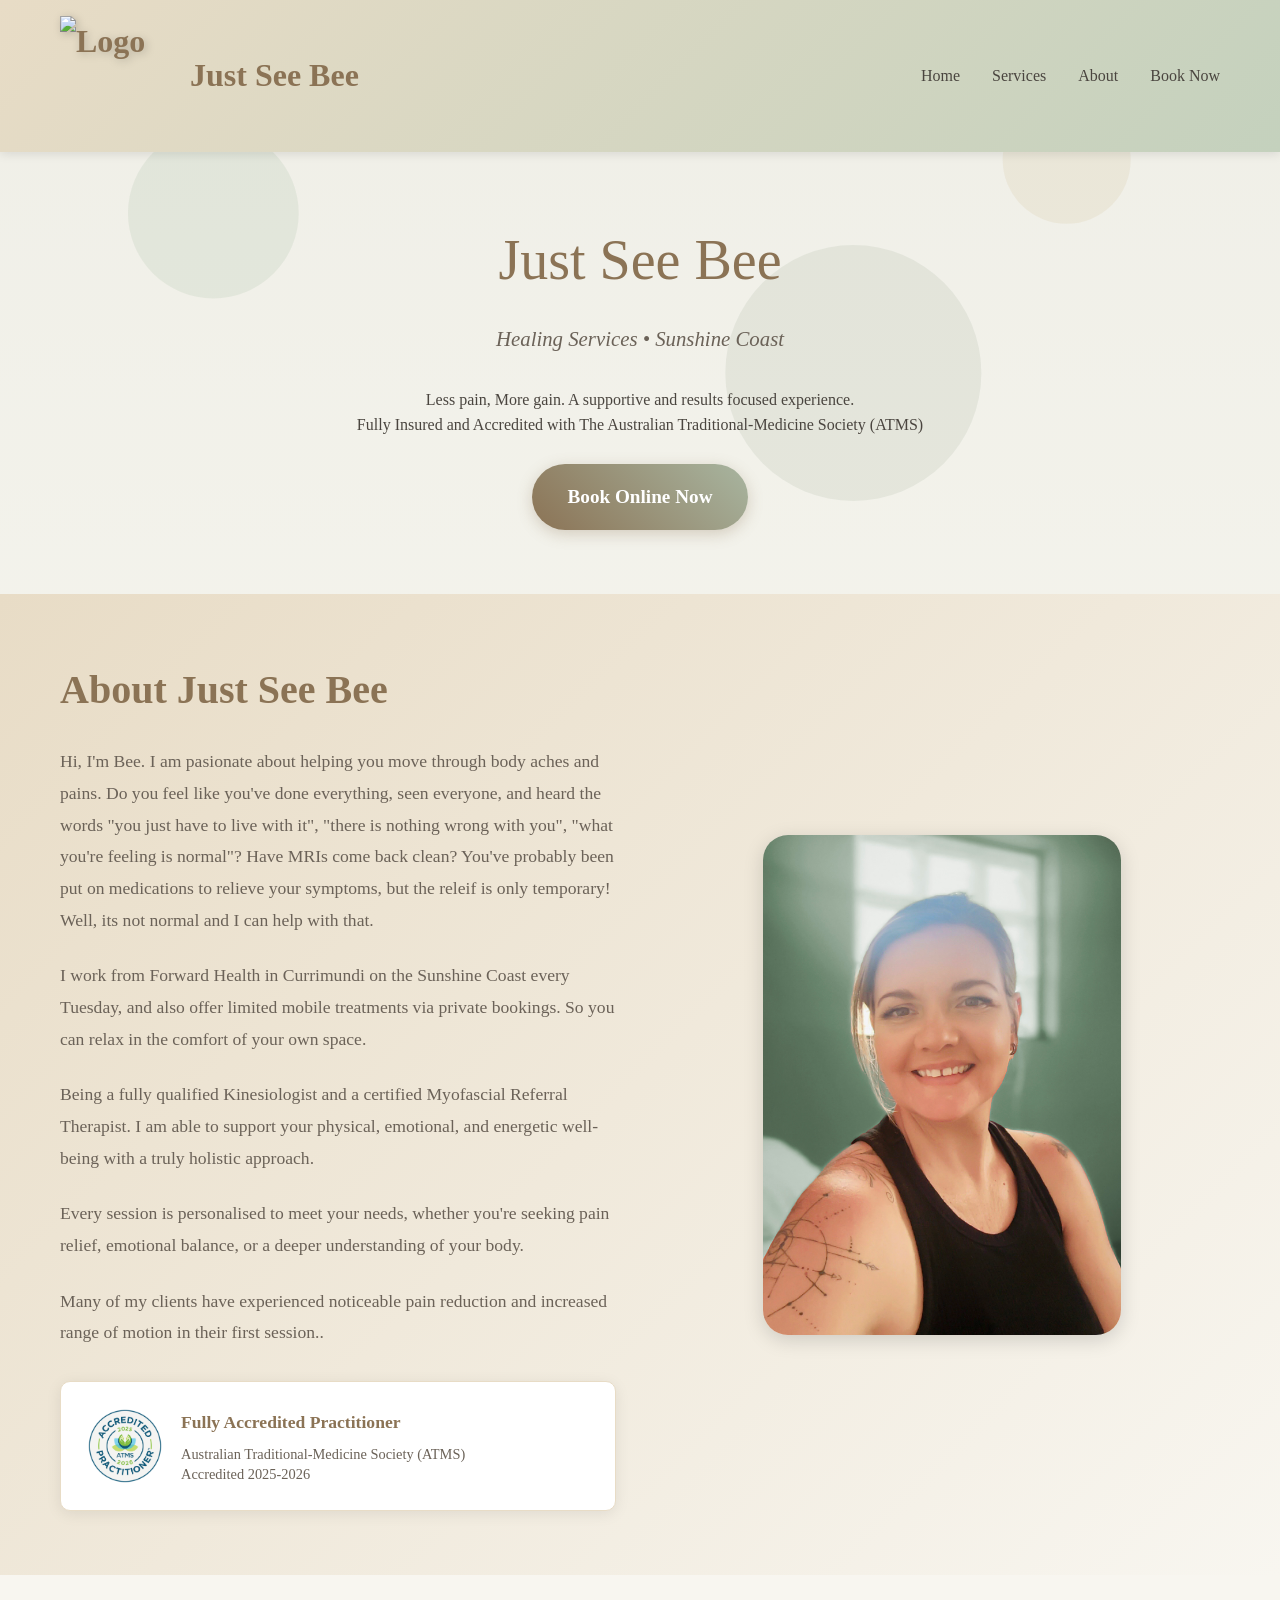
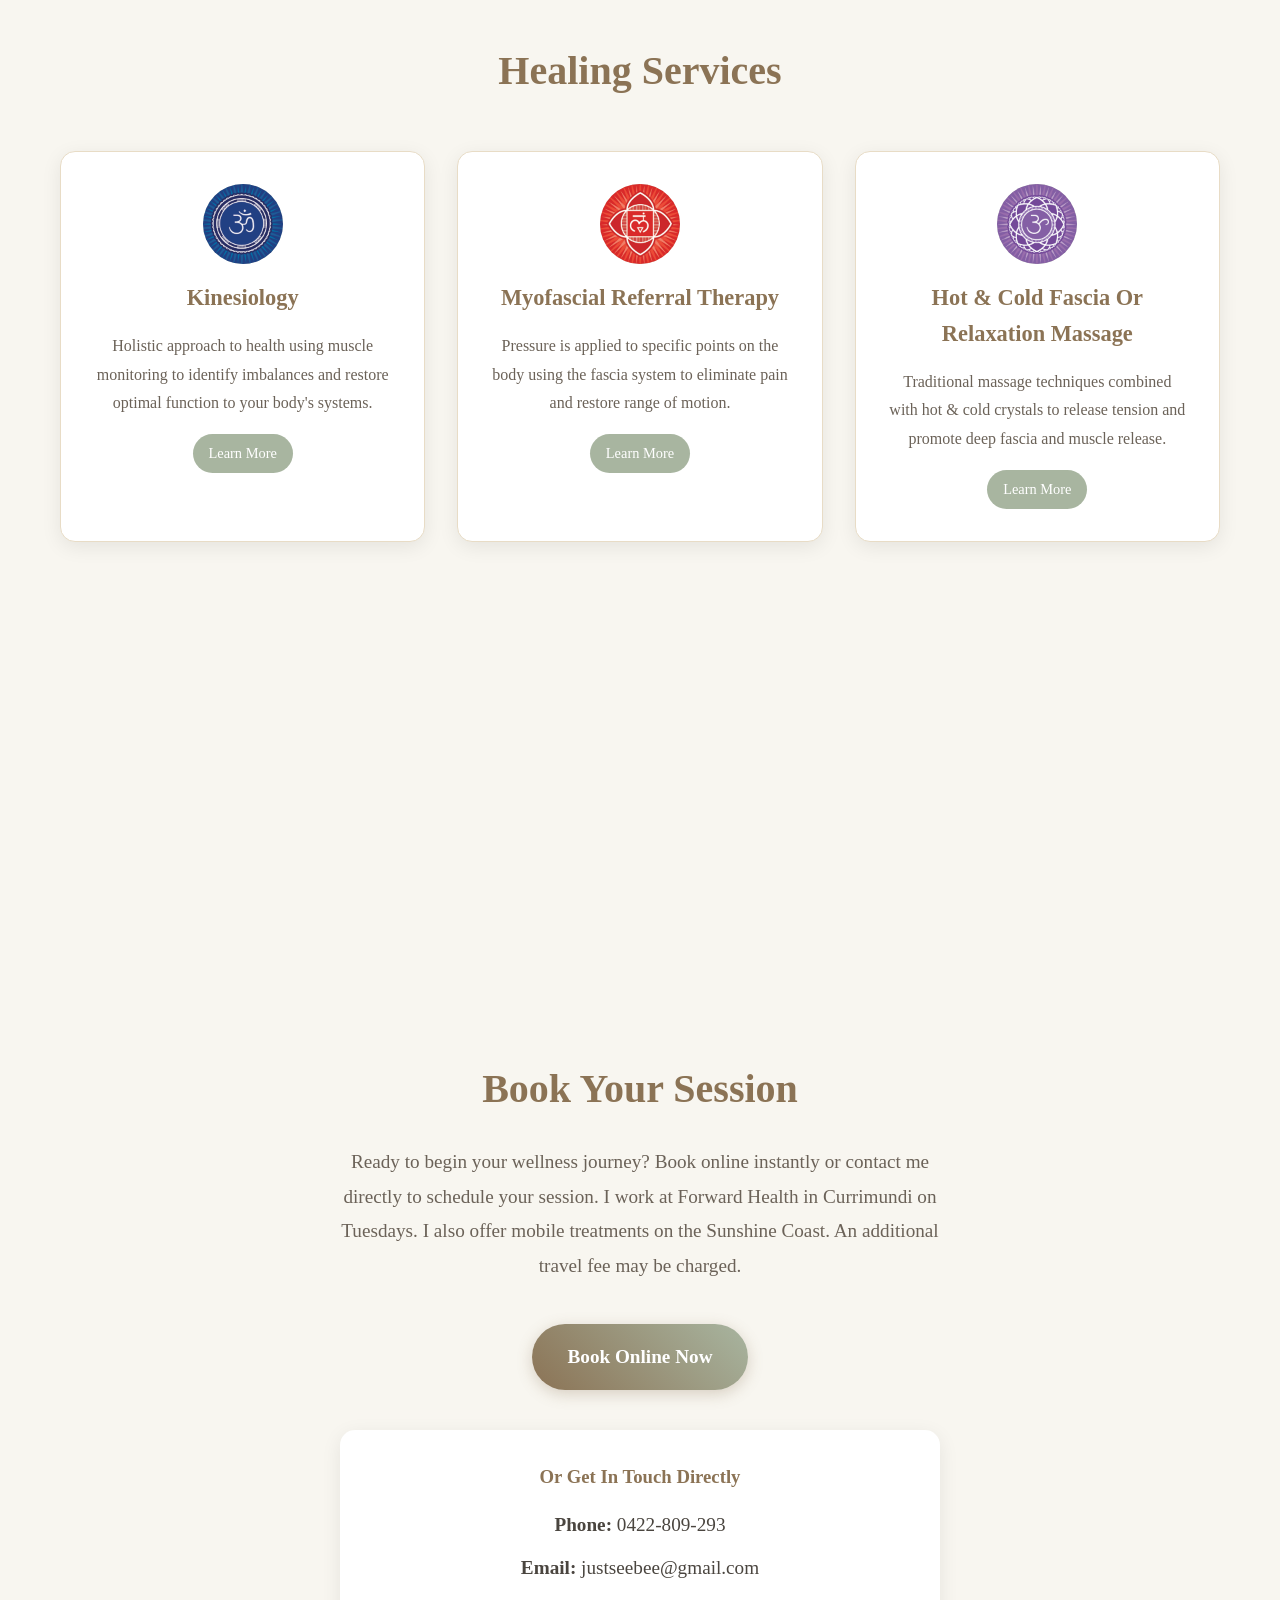
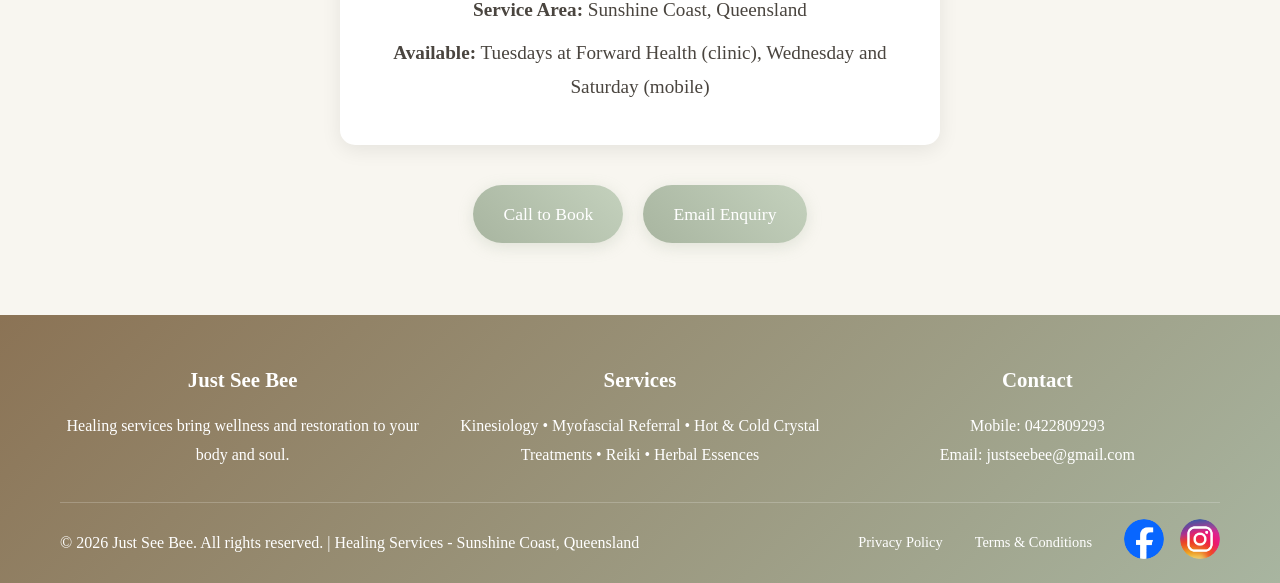
==== commit 423561a1: "Update index.html" ====
--- a/index.html
+++ b/index.html
@@ -89,7 +89,7 @@
             <div class="about-content">
                 <div class="about-text">
                     <h2>About Just See Bee</h2>
-                    <p>Hi, I'm Bee. I am pasionate about helping you move through body aches and pains. Do you feel like you've done everything, seen everyone, and heard the words "you just have to live with it", "there is nothing wrong with you", "what you're feeling is normal"? You've probably been put on medications to relieve the symptoms, but the releif is only temporary! Well, its not normal and I can help with that. 
+                    <p>Hi, I'm Bee. I am pasionate about helping you move through body aches and pains. Do you feel like you've done everything, seen everyone, and heard the words "you just have to live with it", "there is nothing wrong with you", "what you're feeling is normal"? Have MRIs come back clean? You've probably been put on medications to relieve your symptoms, but the releif is only temporary! Well, its not normal and I can help with that. 
                     <p>I work from Forward Health in Currimundi on the Sunshine Coast every Tuesday, and also offer limited mobile treatments via private bookings. So you can relax in the comfort of your own space.</p>
                     <p>Being a fully qualified Kinesiologist and a certified Myofascial Referral Therapist. I am able to support your physical, emotional, and energetic well-being with a truly holistic approach.</p>
                     <p>Every session is personalised to meet your needs, whether you're seeking pain relief, emotional balance, or a deeper understanding of your body.</p>         
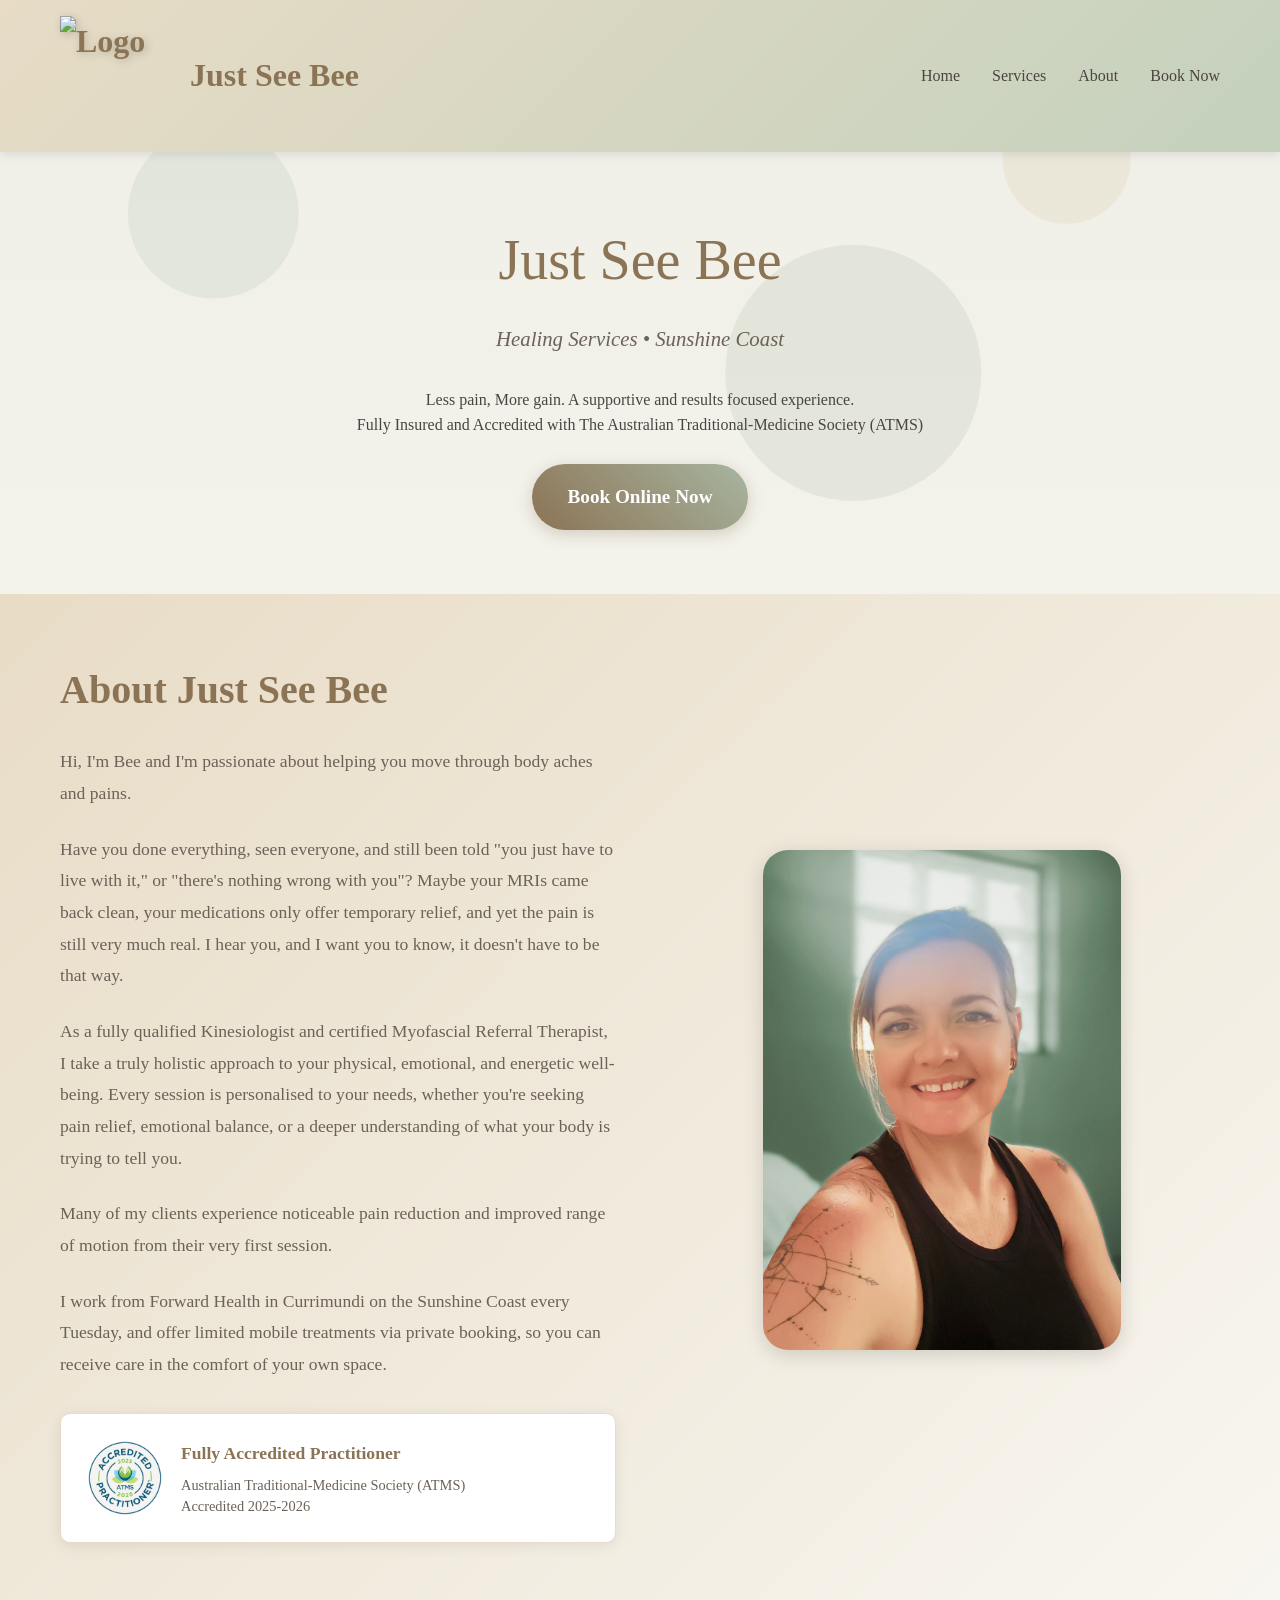
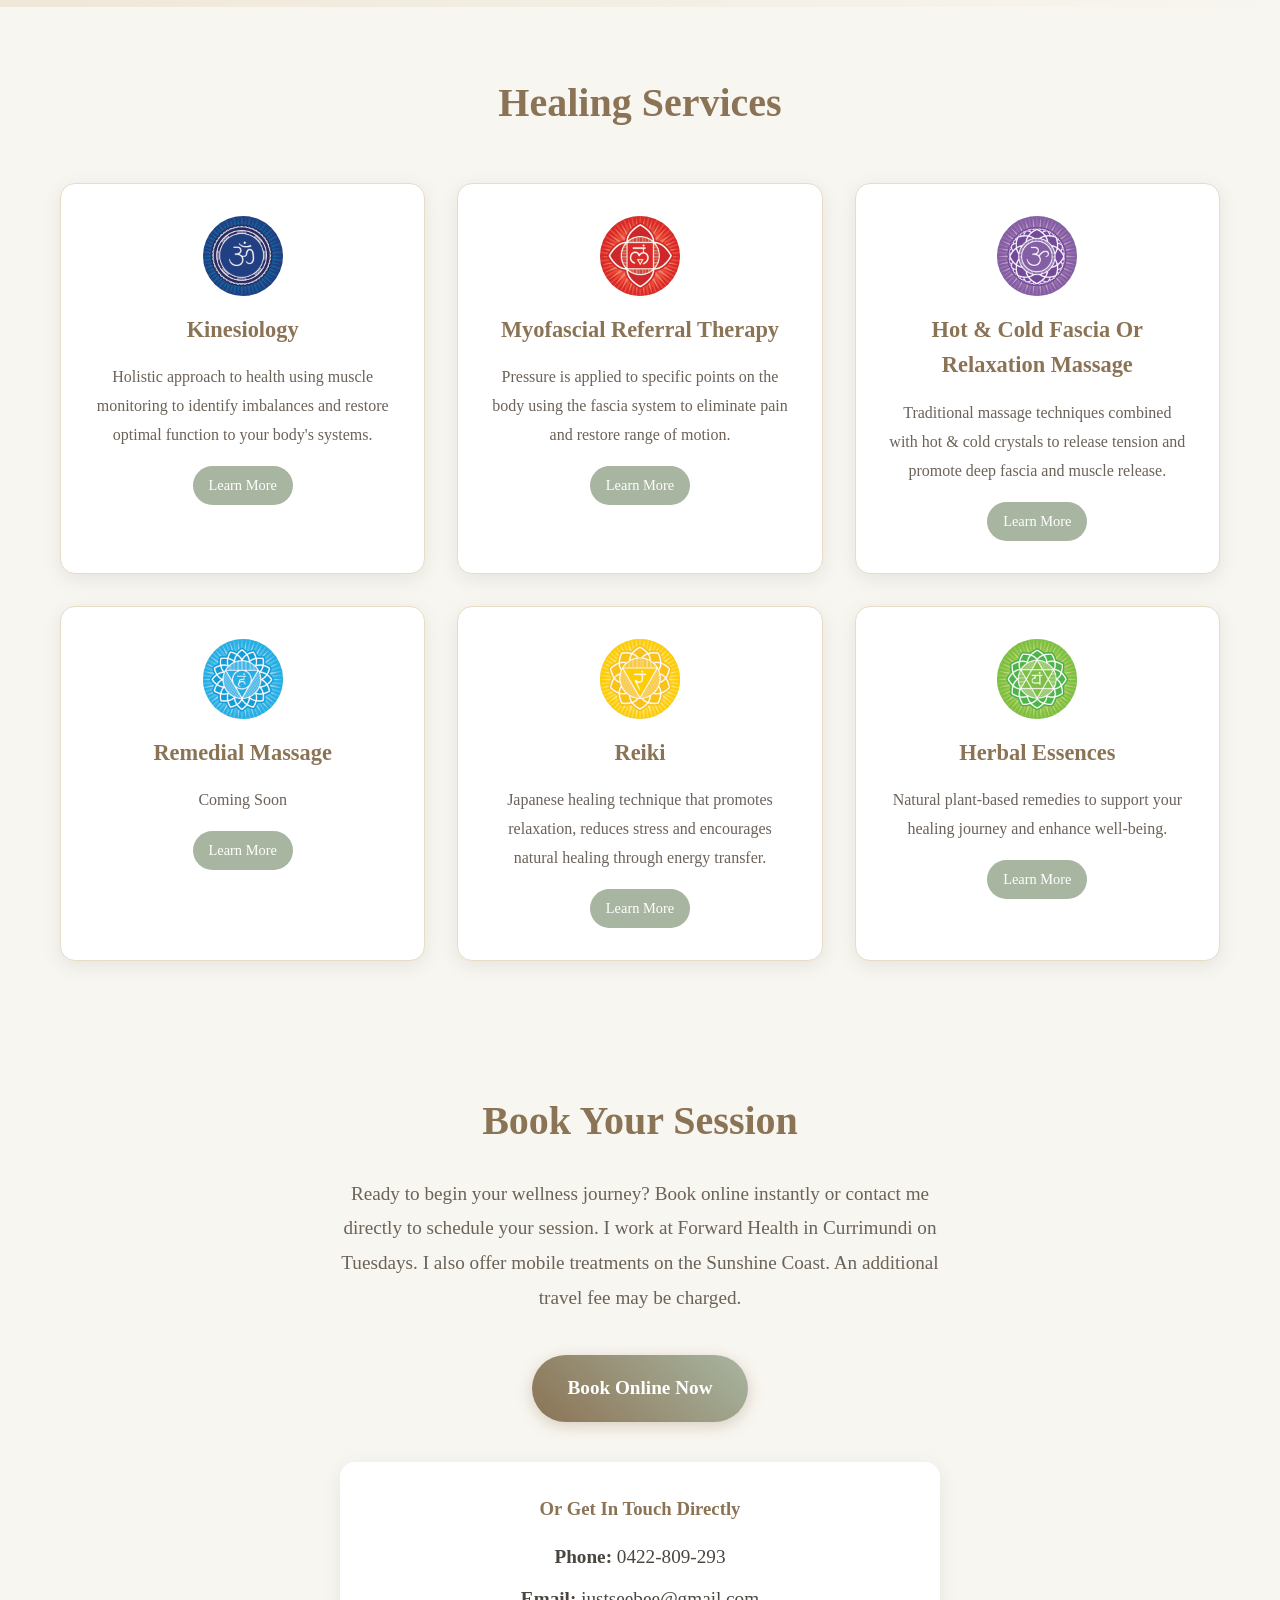
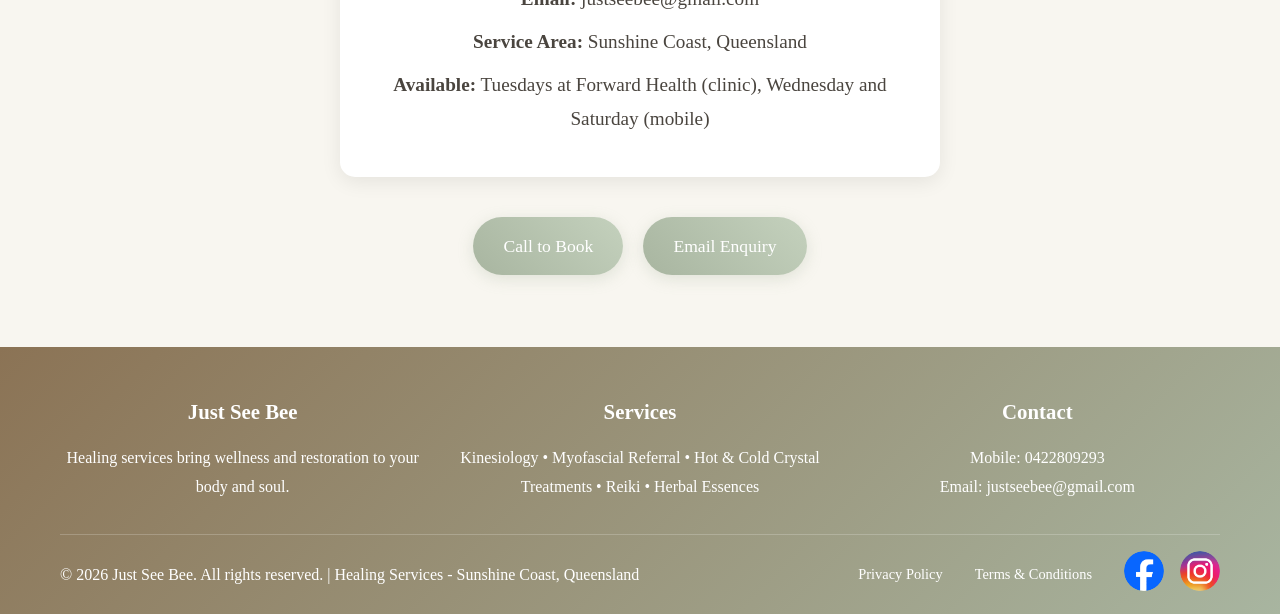
==== commit cd0d7fe1: "Update index.html" ====
--- a/index.html
+++ b/index.html
@@ -89,11 +89,11 @@
             <div class="about-content">
                 <div class="about-text">
                     <h2>About Just See Bee</h2>
-                    <p>Hi, I'm Bee. I am pasionate about helping you move through body aches and pains. Do you feel like you've done everything, seen everyone, and heard the words "you just have to live with it", "there is nothing wrong with you", "what you're feeling is normal"? Have MRIs come back clean? You've probably been put on medications to relieve your symptoms, but the releif is only temporary! Well, its not normal and I can help with that. 
-                    <p>I work from Forward Health in Currimundi on the Sunshine Coast every Tuesday, and also offer limited mobile treatments via private bookings. So you can relax in the comfort of your own space.</p>
-                    <p>Being a fully qualified Kinesiologist and a certified Myofascial Referral Therapist. I am able to support your physical, emotional, and energetic well-being with a truly holistic approach.</p>
-                    <p>Every session is personalised to meet your needs, whether you're seeking pain relief, emotional balance, or a deeper understanding of your body.</p>         
-                    <p>Many of my clients have experienced noticeable pain reduction and increased range of motion in their first session..</p>
+                    <p>Hi, I'm Bee and I'm passionate about helping you move through body aches and pains.<p/> 
+                    <p>Have you done everything, seen everyone, and still been told "you just have to live with it," or "there's nothing wrong with you"? Maybe your MRIs came back clean, your medications only offer temporary relief, and yet the pain is still very much real. I hear you, and I want you to know, it doesn't have to be that way.</p> 
+                    <p>As a fully qualified Kinesiologist and certified Myofascial Referral Therapist, I take a truly holistic approach to your physical, emotional, and energetic well-being. Every session is personalised to your needs, whether you're seeking pain relief, emotional balance, or a deeper understanding of what your body is trying to tell you.</p>         
+                    <p>Many of my clients experience noticeable pain reduction and improved range of motion from their very first session.</p>
+                    <p>I work from Forward Health in Currimundi on the Sunshine Coast every Tuesday, and offer limited mobile treatments via private booking, so you can receive care in the comfort of your own space.</p>
                     <div class="credentials">
                         <img src="ATMSLogo.png" alt="ATMS Accredited Practitioner 2025-2026" onerror="this.style.display='none';">
                         <div class="credentials-text">
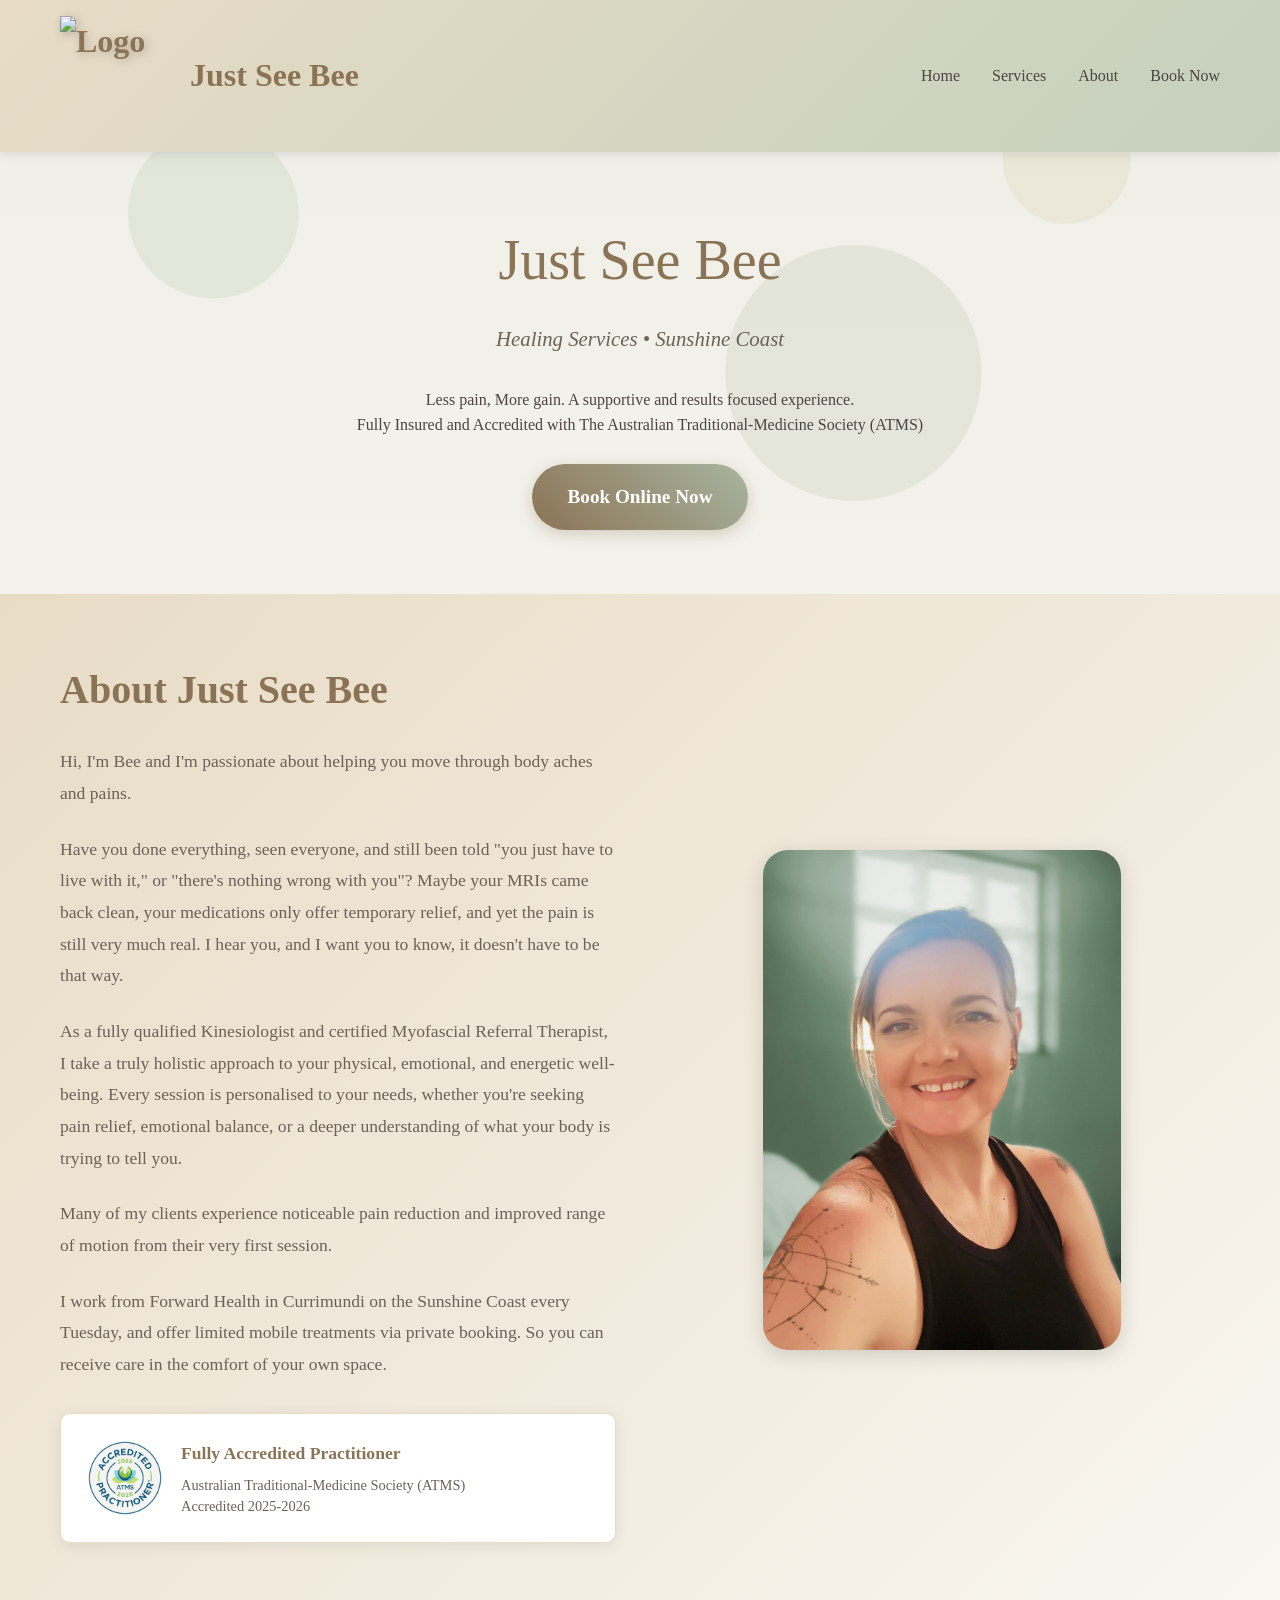
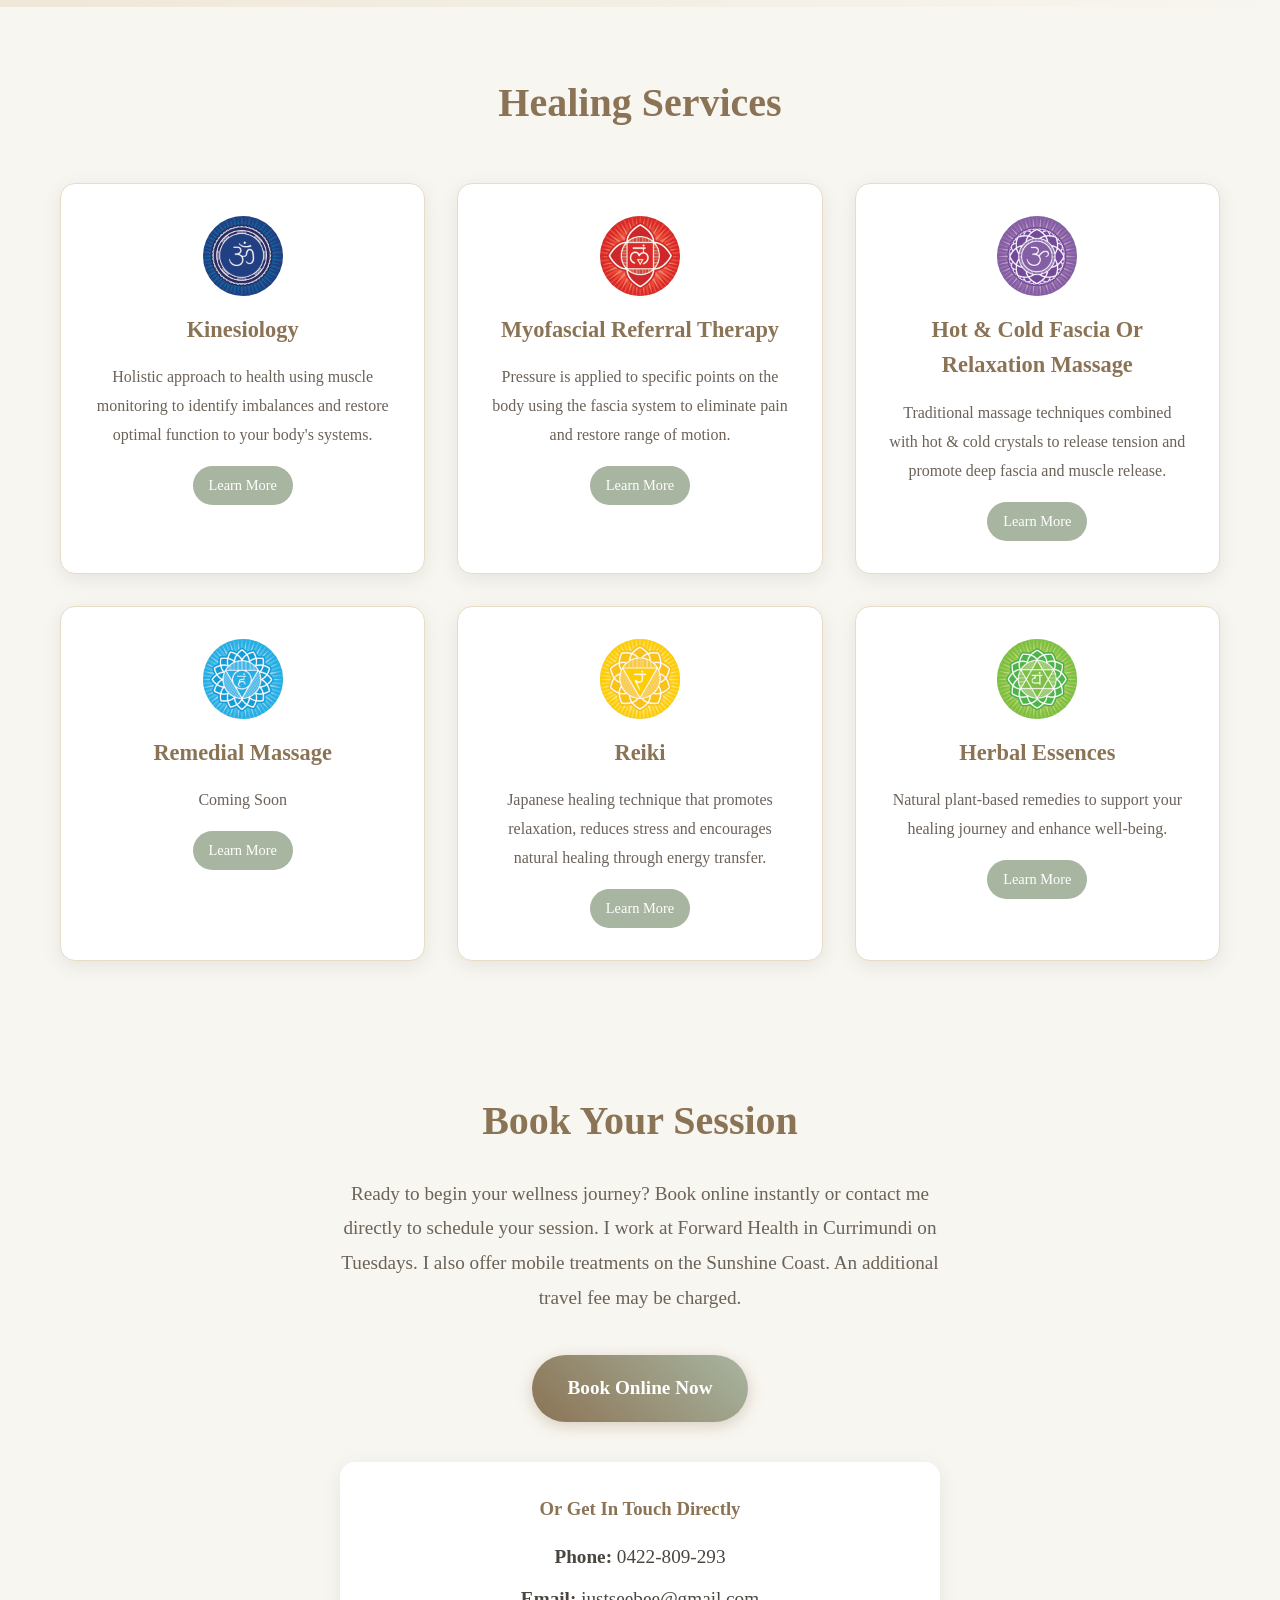
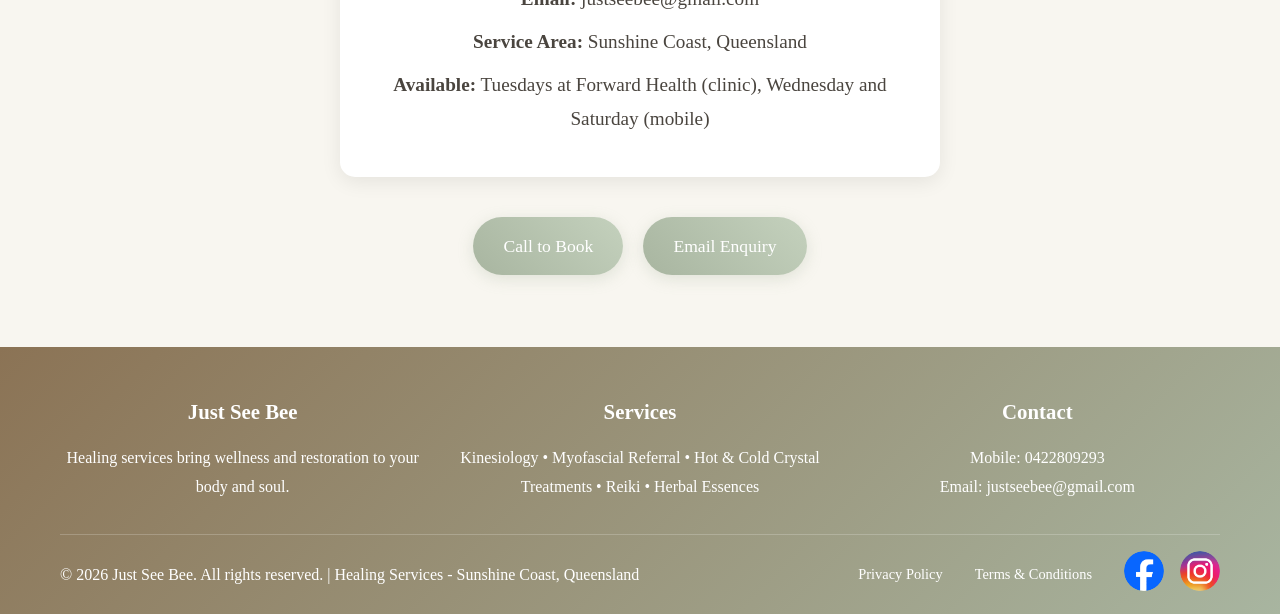
==== commit 7423496d: "Update index.html" ====
--- a/index.html
+++ b/index.html
@@ -93,7 +93,7 @@
                     <p>Have you done everything, seen everyone, and still been told "you just have to live with it," or "there's nothing wrong with you"? Maybe your MRIs came back clean, your medications only offer temporary relief, and yet the pain is still very much real. I hear you, and I want you to know, it doesn't have to be that way.</p> 
                     <p>As a fully qualified Kinesiologist and certified Myofascial Referral Therapist, I take a truly holistic approach to your physical, emotional, and energetic well-being. Every session is personalised to your needs, whether you're seeking pain relief, emotional balance, or a deeper understanding of what your body is trying to tell you.</p>         
                     <p>Many of my clients experience noticeable pain reduction and improved range of motion from their very first session.</p>
-                    <p>I work from Forward Health in Currimundi on the Sunshine Coast every Tuesday, and offer limited mobile treatments via private booking, so you can receive care in the comfort of your own space.</p>
+                    <p>I work from Forward Health in Currimundi on the Sunshine Coast every Tuesday, and offer limited mobile treatments via private booking. So you can receive care in the comfort of your own space.</p>
                     <div class="credentials">
                         <img src="ATMSLogo.png" alt="ATMS Accredited Practitioner 2025-2026" onerror="this.style.display='none';">
                         <div class="credentials-text">
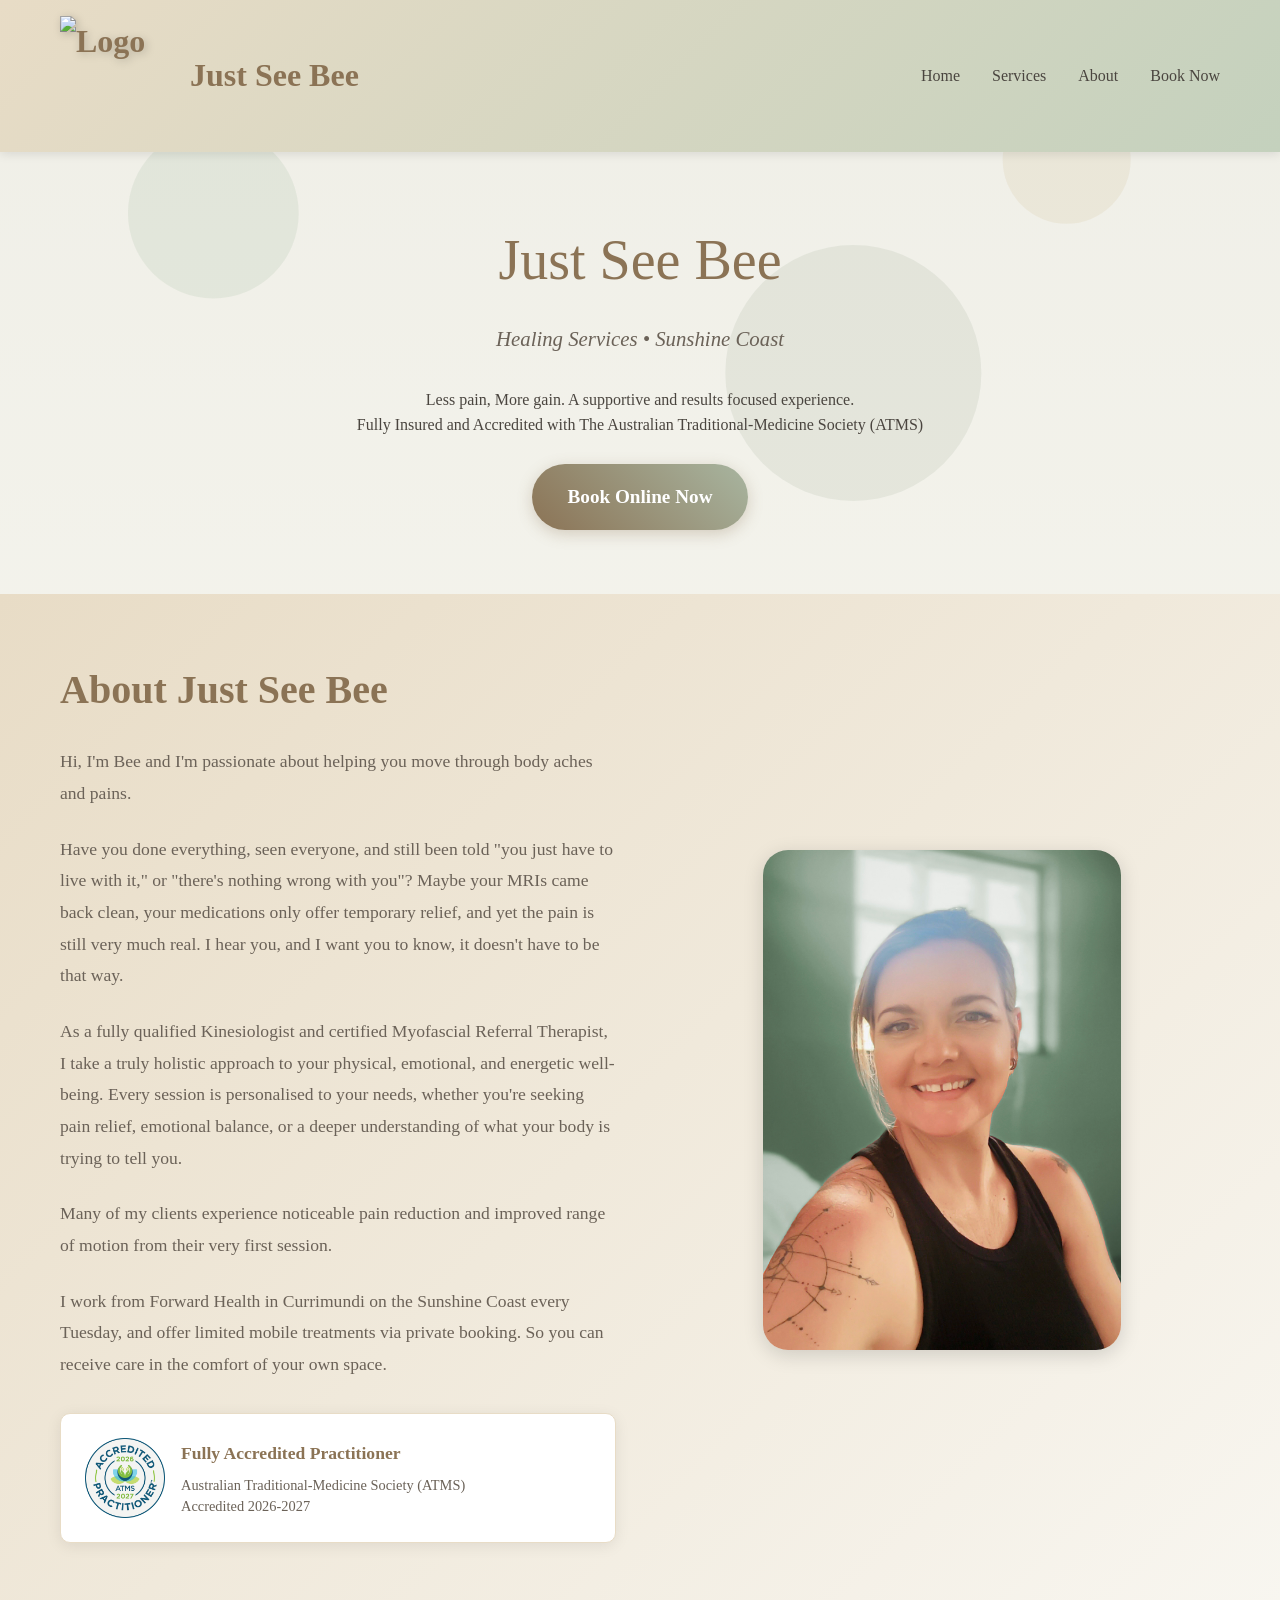
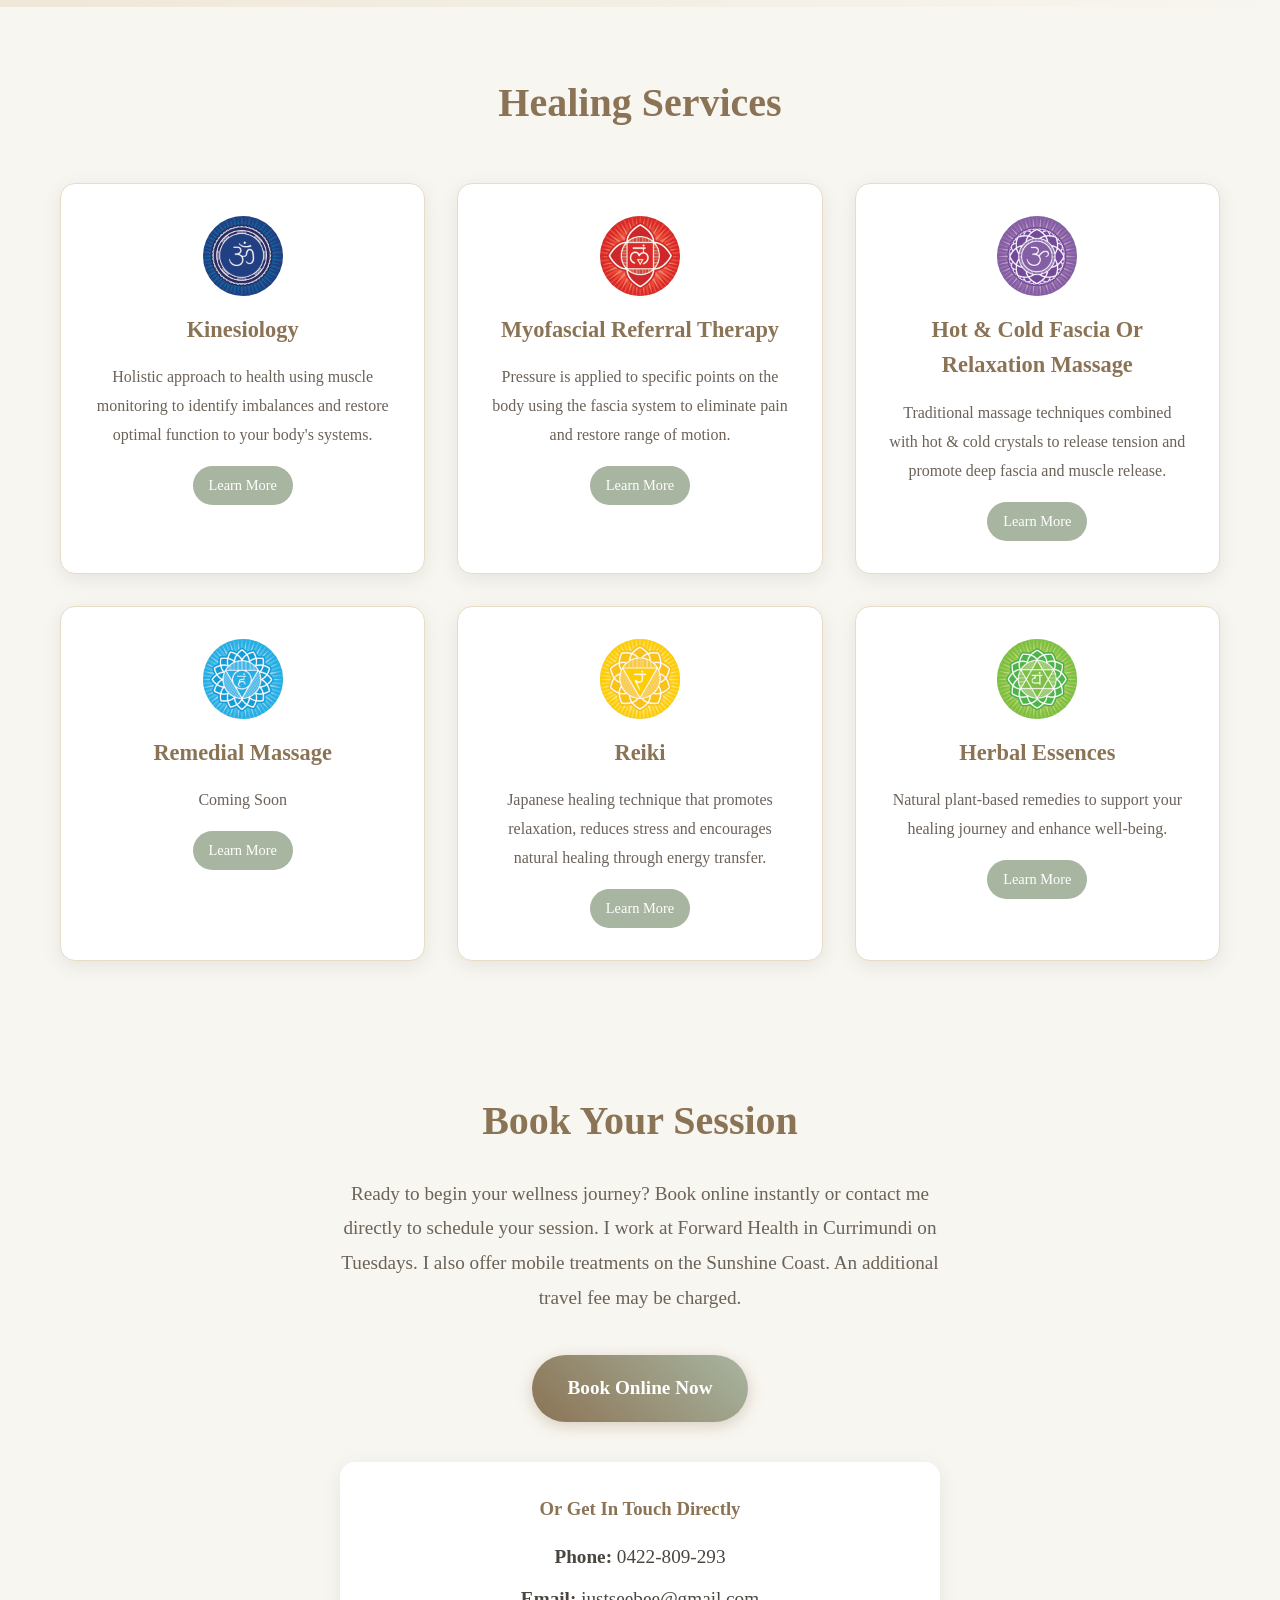
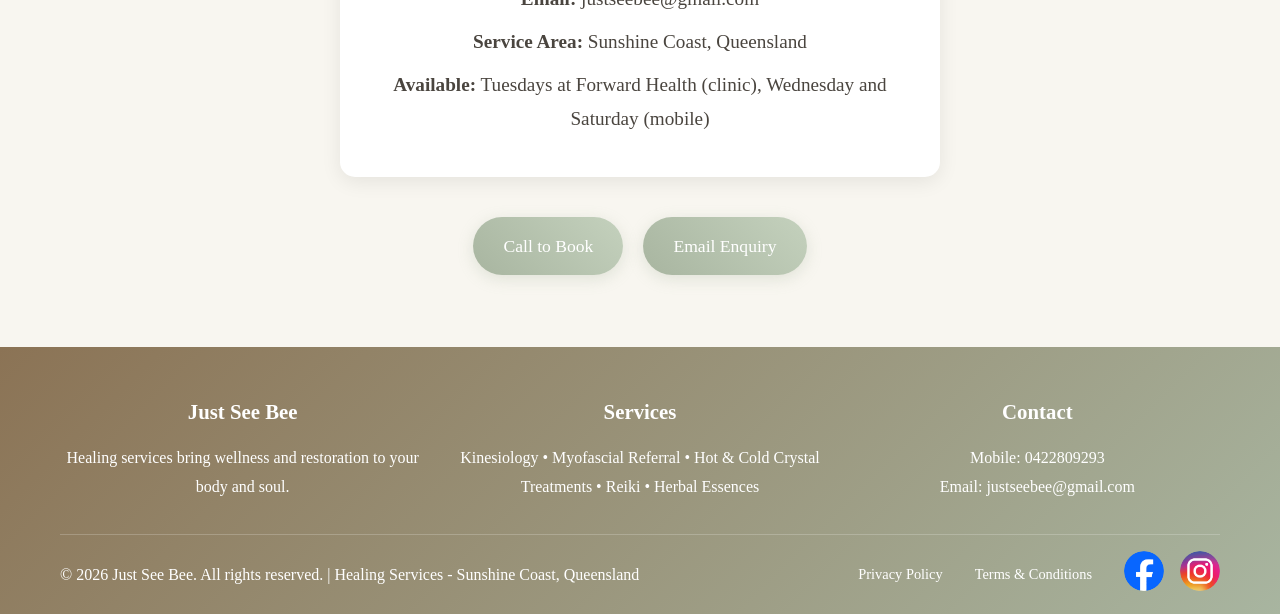
==== commit 3595f12d: "Update index.html" ====
--- a/index.html
+++ b/index.html
@@ -99,7 +99,7 @@
                         <div class="credentials-text">
                             <h4>Fully Accredited Practitioner</h4>
                             <p>Australian Traditional-Medicine Society (ATMS)<br>
-                            Accredited 2025-2026</p>
+                            Accredited 2026-2027</p>
                         </div>
                     </div>
                 </div>
